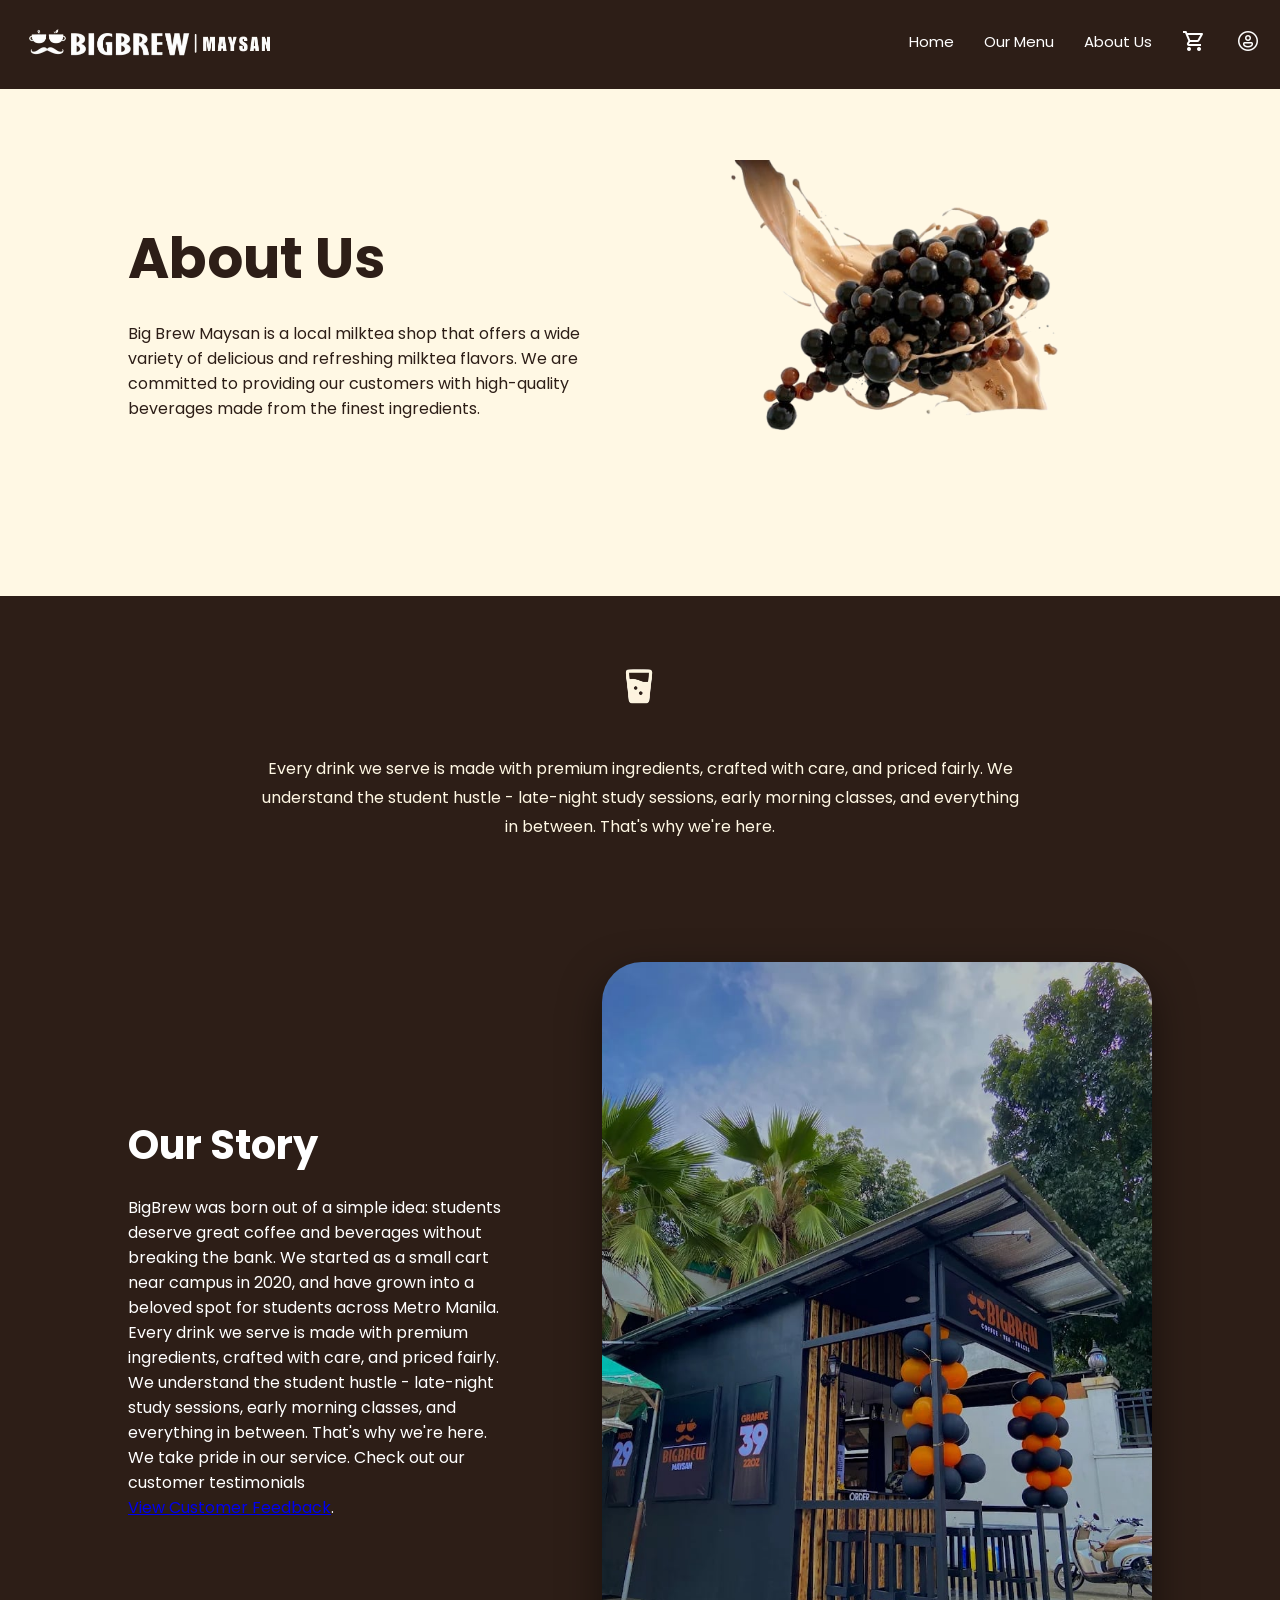
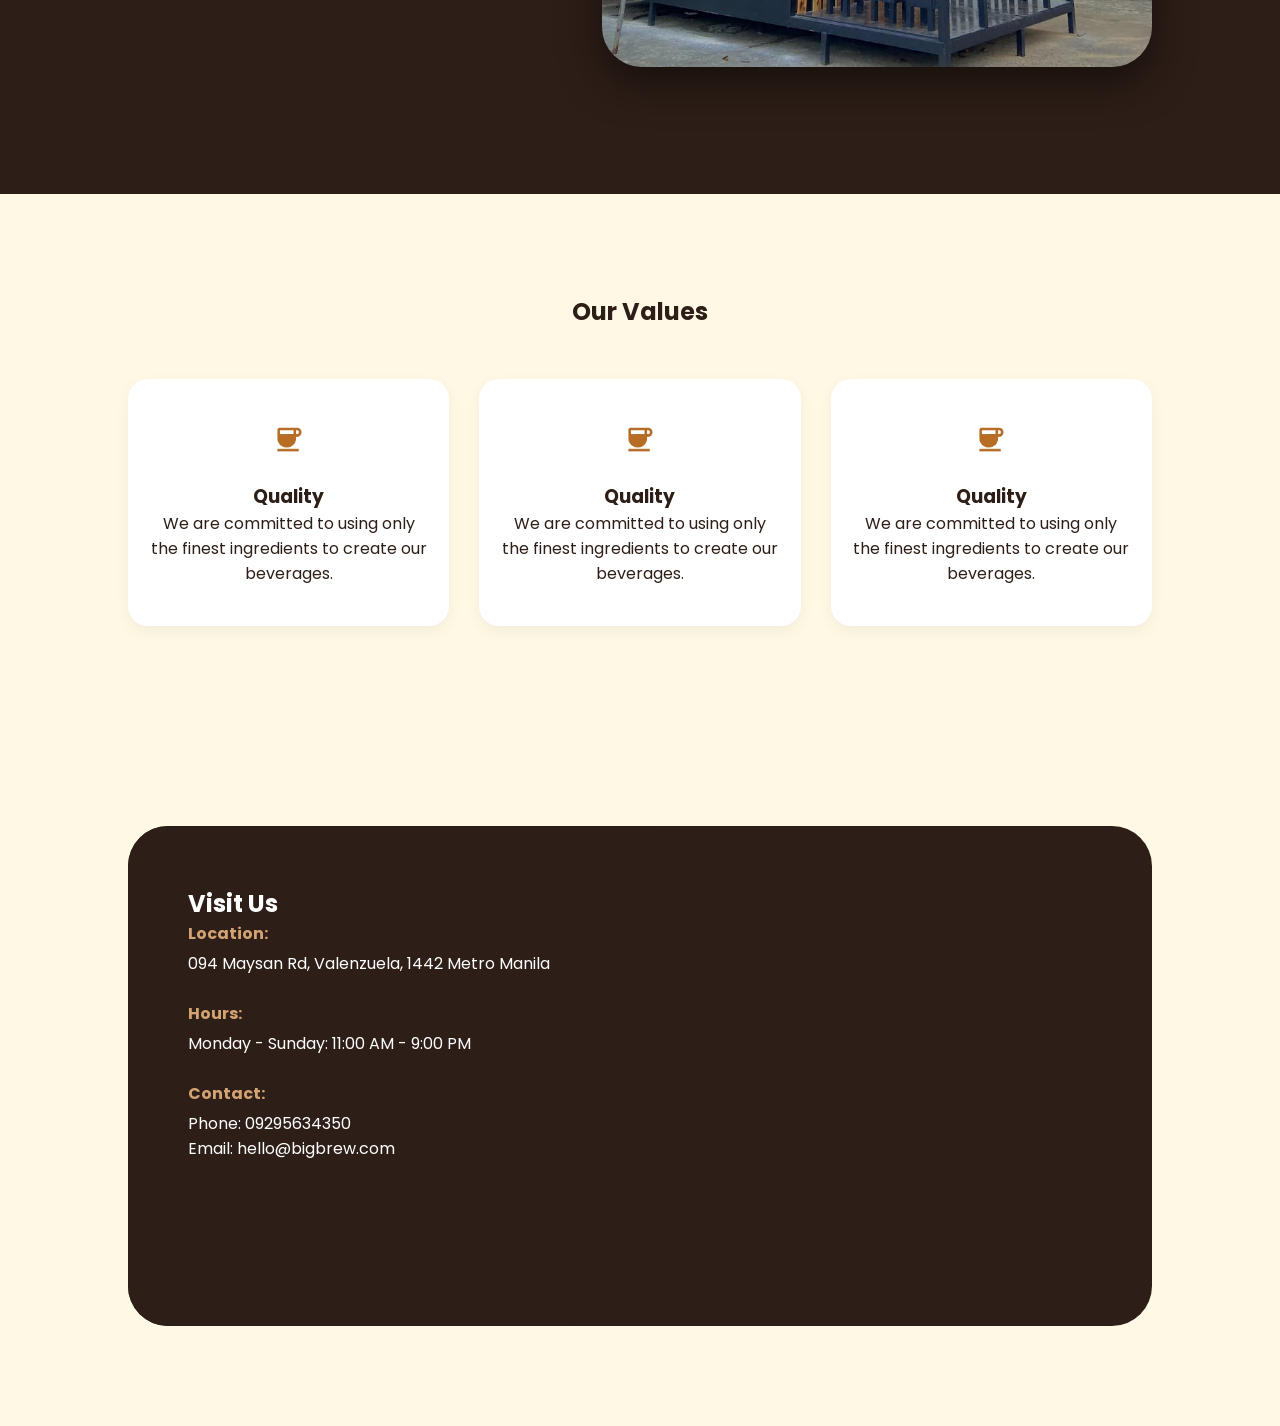
==== about.html @ 0a541c2e "home done" ====
<!DOCTYPE html>
<html lang="en">
<head>
    <meta charset="UTF-8">
    <meta name="viewport" content="width=device-width, initial-scale=1.0">
    <meta name="description" content="Big Brew Maysan - Big in Taste, Bit in Price. ">
    <meta name="keywords" content="BigBrew Maysan, Maysan, Online Order, Milktea">
    <meta name="author" content="Allyana Flores, Karen Ortiz">
    <title>BigBrew | About Us</title>    
    <link rel="stylesheet" href="global.css">
    <link rel="stylesheet" href="main.css">
    <link rel="shortcut icon" href="assets/logo/logo-black.png" type="image/x-icon">
    <link rel="stylesheet" href="https://fonts.googleapis.com/css2?family=Poppins:wght@300;400;500;600;700&display=swap">
    <link rel="stylesheet" href="https://cdnjs.cloudflare.com/ajax/libs/font-awesome/6.0.0/css/all.min.css">
</head>
<body>
  <!-- NAV BAR -->
    <header>
        <nav class="navbar">
            <div class="navlogo">
                <a href="index.html">
                    <img src="assets/logo/bb-maysan-logo-1.png" alt="">
                </a>
            </div>
            <div class="nav-links" id="navlinks">
                <ul>
                <li><a href="index.html">Home</a></li>
                <li><a href="menu.html">Our Menu</a></li>
                <li><a href="about.html">About Us</a></li>
                <li><a href="cart.html"> <img src="assets/icons/icons8-cart-24.png" alt=""></a></li>
                <li><a href="account.html"> <img src="assets/icons/icons8-profile-24.png" alt=""></a></li>
                </ul>
            </div>

            <div class="hamburger" id="hamburger">
                <span></span>
                <span></span>
                <span></span>
            </div>
        </nav>
    </header>
    <section class="about-container">
    <div class="about-hero-wrapper">
        <div class="about-hero">
            <div class="about-text">
                <h1>About Us</h1>
                <p>Big Brew Maysan is a local milktea shop that offers a wide variety of delicious and refreshing milktea flavors. We are committed to providing our customers with high-quality beverages made from the finest ingredients.</p>
            </div>
            <div class="about-img">
                <img src="assets/pictures/about-hero.png" alt="Hero Image">
            </div>
        </div>
        <div class="hero-wave"></div>
    </div>
    
        <div class="about-intro">
            <img src="assets/icons/whitecup.png" alt="Cup Icon" class="splash-img">
            <p>Every drink we serve is made with premium ingredients, crafted with care, and priced fairly. We understand the student hustle - late-night study sessions, early morning classes, and everything in between. That's why we're here.</p>
        </div>

        <div class="our-story-bg">
            <div class="our-story">
                <div class="story-content">
                    <h2>Our Story</h2>
                    <p>BigBrew was born out of a simple idea: students deserve great coffee and beverages without breaking the bank. We started as a small cart near campus in 2020, and have grown into a beloved spot for students across Metro Manila. </p>
                    <p>Every drink we serve is made with premium ingredients, crafted with care, and priced fairly. We understand the student hustle - late-night study sessions, early morning classes, and everything in between. That's why we're here.</p>
                    <p>We take pride in our service. Check out our customer testimonials</p>
                    <a href="#" class="testimonial-link">View Customer Feedback</a>.

    
                </div>
                <div class="story-img">
                    <img src="assets/pictures/store-pic.jpg" alt="Store Picture">
                </div>
            </div>
        </div>         
    </section>

    <section class="values-section">
        <h2>Our Values</h2>
        <div class="values-grid">
            <div class="value-card">
                <img src="assets/icons/cup-brown.png" alt="Quality" class="value-img"> 
                <h3>Quality</h3>
                <p>We are committed to using only the finest ingredients to create our beverages.</p>
            </div>
            <div class="value-card">
                <img src="assets/icons/cup-brown.png" alt="Quality" class="value-img"> 
                <h3>Quality</h3>
                <p>We are committed to using only the finest ingredients to create our beverages.</p>
            </div>
            <div class="value-card">
                <img src="assets/icons/cup-brown.png" alt="Quality" class="value-img"> 
                <h3>Quality</h3>
                <p>We are committed to using only the finest ingredients to create our beverages.</p>
            </div>
        </div>
    </section>

    <section class="visit-section">
        <div class="visit-card">
            <div class="visit-info">
                <h2>Visit Us</h2>
                <div class="info-item">
                    <strong>Location:</strong>
                    <p>094 Maysan Rd, Valenzuela, 1442 Metro Manila</p>
                </div>
                <div class="info-item">
                    <strong>Hours:</strong>
                    <p>Monday - Sunday: 11:00 AM - 9:00 PM</p>
                </div>
                <div class="info-item">
                    <strong>Contact:</strong>
                    <p>Phone: 09295634350</p>
                    <p>Email: hello@bigbrew.com</p>
                </div>
            </div>
            <div class="visit-map">
               <iframe src="https://www.google.com/maps/embed?pb=!1m18!1m12!1m3!1d3859.240328976261!2d120.9787144!3d14.698996700000011!2m3!1f0!2f0!3f0!3m2!1i1024!2i768!4f13.1!3m3!1m2!1s0x3397b3cbaf548f27%3A0x20ea39cbcb8d1541!2sBigBrew%20Maysan!5e0!3m2!1sen!2sph!4v1775818301964!5m2!1sen!2sph" width="600" height="450" style="border:0;" allowfullscreen="" loading="lazy" referrerpolicy="no-referrer-when-downgrade"></iframe>
        </div>
    </section>
<script src="global.js"></script>
</body>
</html>
---- global.css ----
:root {
 --dark-color: #2D1E17;
 --light-color: #FFF8E4;
 --pop-color: #B86D25;
 /* we also use black and white */
}
* {
    margin: 0;
    padding: 0;
    box-sizing: border-box;
}
html {
  scroll-behavior: smooth;
}
body {
    margin-top: 80px;
    color: white;
    font-family: 'Poppins', sans-serif;
}

/* navbar */

.navbar {

    display: flex;
    justify-content: space-between;
    align-items: center;
    padding: 10px 20px;
    position: fixed;
    top: 0;
    left: 0;
    width: 100%;
    background-color: var(--dark-color);
    z-index: 1000;
}
.navlogo img{
    width: 280px;
    height: auto;
    margin-top: 10px;
}
.navbar ul{
    display: flex;
}
.navbar li {
    padding-left: 30px;
    list-style: none;
}
.nav-links {
    display: flex;
    gap: 10px;
}
.nav-links li a {
    color: white;
    text-decoration: none;
    font-size: 15px;
    font-family: 'Poppins', sans-serif;
    transition: 0.5s;
}
nav a:hover {
  text-decoration: underline;
  text-decoration-color: var(--pop-color);
}
.hamburger {
    display: none;
    flex-direction: column;
    gap: 5px;
    cursor: pointer;
}
.hamburger span{
    width: 28px;
    height: 3px;
    background-color: white;
    border-radius: 3px;
}
@media (max-width: 700px) {
    .hamburger {
        display: flex;
    }
    .nav-links {
        position: absolute;
        top: 100%;
        left: 0;
        right: 0;
        flex-direction: row;
        background-color: var(--dark-color);
        padding: 15px 0;
        gap: 20px;
        display: none;
    }
    .nav-links.active {
        display: flex;
    }
}




/* FOOTER */
.main-footer {
  background-color:var(--dark-color);
  padding: 60px 10% 20px 10%;
  font-family: 'Poppins', sans-serif;
}

.footer-container {
  display: flex;
  justify-content: space-between;
  flex-wrap: wrap;
  gap: 40px;
  margin-bottom: 40px;
}
.footer-logo img {
    width:280px;
    height:auto;
    margin-bottom:15px;
    margin-left: 0;
}

.footer-logo {
  display: flex;
  align-items: center;
  gap: 10px;
  margin-bottom: 15px;
}

.footer-brand h2 {
  font-weight: 800;
  letter-spacing: 1px;
  margin: 0;
}

.footer-brand p {
  font-size: 0.9rem;
  opacity: 0.7;
}

.footer-column {
    color: white;
}
.footer-brand p {
    color: white;
}
.footer-column h3 {
  font-size: 1.1rem;
  margin-bottom: 20px;
  font-weight: 600;
}

.footer-column ul {
  list-style: none;
  padding: 0;
  margin: 0;
}

.footer-column ul li {
  margin-bottom: 10px;
  font-size: 0.9rem;
  opacity: 0.8;
}
.footer-column ul li a:hover {
  color: #B86D25;
  text-decoration: underline;
  transition: 0.3s;
  
}
.footer-column a {
  color: white;
  text-decoration: none;
  transition: 0.3s;
}

.footer-column a:hover {
  opacity: 1;
  color: #f4ecde;
}


.links-grid {
  display: flex;
  gap: 40px;
}


.social-icons {
  display: flex;
  gap: 15px;
  font-size: 1.5rem;
}

.social-icons a:hover {
  color:#B86D25;
  transition: 0.3s;
}
/* Bottom Bar */
.footer-bottom {
  border-top: 1px solid rgba(255, 255, 255, 0.1);
  padding-top: 20px;
  text-align: center;
}

.footer-bottom p {
  font-size: 0.85rem;
  opacity: 0.6;
  color: white;
}


@media (max-width: 768px) {
  .footer-container {
    flex-direction: column;
    text-align: center;
  }
  
  .footer-brand .footer-logo, 
  .links-grid, 
  .social-icons {
    justify-content: center;
  }
}
---- main.css ----
/* for home, about, account, review pages */


body {
    background-color: var(--light-color);
    color: var(--dark-color);
}

/* for home page */

.hero1 {
    display: flex;
    justify-content: space-between;
    align-items: center;
    min-height: 90vh;
    color: white;
    padding: 0 5%;
    background-image: url('assets/pictures/gradient11.jpg');
    background-size: cover;

    -webkit-mask-image: linear-gradient(
        to bottom,
        black 0%,
        black 40%,
        black 90%,
        transparent 100%
    );

    mask-image: linear-gradient(
        to bottom,
        black 0%,
        black 40%,
        black 90%,
        transparent 100%
    );

}
.hero1 img {
    width: 550px;
    height: auto;
    margin-top: 1.5rem;
}
.hero1-text {
    max-width: 520px;
    margin-left: 2rem;
    justify-items: center;
}  
.hero1-text h1 {
    font-size: 3.5rem;
    margin-bottom: 1rem;
} 
.hero1-text p {
    margin-bottom: 2rem;
}
.hero1 button {
    background-color: var(--pop-color);
    padding: 0.5rem 1rem;
    border-radius: 20px;
    cursor: pointer;
    border: none;
}
.hero1 button a {
    text-decoration: none;
    color: white;
}

.best-seller, .how-to-order{
    padding: 5%;
    background-color: var(--light-color);
}
.best-seller h2 {
    text-align: center;
    font-size: 2.5rem;
}
.best-seller p {
    text-align: center;
    font-size: 1.2rem;
    margin-bottom: 3rem;
    padding: 1% 15%;
}
/* .product-list {
    display: flex;
    justify-content: space-between;
    align-items: center;
    gap: 5%;
} */
 .products {
    display: flex;
    justify-content: center;
    align-items: stretch;
    gap: 30px;
    flex-wrap: wrap;
    padding: 40px;
}
/* wait */
.arrow img {
    width: 90%;
    height: auto;
    cursor: pointer;
    /* border: red solid 1px; */
}
.arrow {
    display: flex;
    align-items: center;
}
/* wait */
/* CARD SYSTEM */
.card {
    width: 20%;
    min-width: 250px; /* Prevents cards from getting too skinny */
    min-height: 250px;
}

.card-inner {
    position: relative;
    width: 100%;
    height: 320px; /* Increased height to accommodate larger images */
    transition: transform 0.6s;
    transform-style: preserve-3d;
}

.card.flip .card-inner {
    transform: rotateY(180deg);
}

.card-front,
.card-back {
    position: absolute;
    width: 100%;
    height: 100%;
    border-radius: 90px 90px 20px 20px; 
    background: white;
    backface-visibility: hidden;
    display: flex;
    flex-direction: column;
    align-items: center;
    justify-content: center;
    box-shadow: 0 4px 10px rgba(0,0,0,0.1);
}
.card-front img {
    width: 85%;           /* Increased width to fill card */
    max-height: 210px;    /* Increased max height */
    height: auto;
    object-fit: contain;
    margin-top: -20px;    /* Pulls image up into the rounded area */
    margin-bottom: 10px;  /* Tight gap to the text */
}

.card-back {
    background: #4a2c1f;
    color: white;
    transform: rotateY(180deg);
    padding: 20px;
    text-align: center;
}

/* BUTTONS */

.flip-btn {
    position: absolute;
    top: 30px;
    right: 50px;
    border: none;
    border-radius: 50%;
    width: 30px;
    height: 30px;
    cursor: pointer;
}

@media (max-width: 700px) {
    .hero1 {
        flex-direction: column;
        text-align: center;
    }
    .hero1 img {
        width: 100%;
        max-width: 400px;
        margin-bottom: 2rem;
    }
    .hero1-text {
        margin-left: 0;
    }
    .product-list {
        flex-direction: column;
    }
    .product-card {
        width: 80%;
        margin-bottom: 2rem;
    }
    .arrow {
        display: none;
    }
}
.explore-btn a {
    text-decoration: none;
    color: white;
}
.explore-btn {
    display: flex;
    justify-content: center;
    margin-top: 2rem;
}
.explore-btn button{
    background-color: var(--pop-color);
    padding: 0.5rem 1rem;
    border-radius: 20px;
    cursor: pointer;
    border: none;
}


.how-to-order {
    padding: 5%;
    display: flex;
    flex-direction: column;
    align-items: center;
}
.how-to-order p {
    text-align: center;
    font-size: 1.2rem;
    margin-bottom: 2rem;
    padding: 0 15%;
}
.how-to-order h2 {
    font-size: 2.5rem;
    margin-bottom: 1rem;
}
.order-steps {
    width: 70%;
}
.step {
    background-color: var(--pop-color);
    margin: 0 5%;
    border-radius: 20px;
    box-shadow: 0 4px 8px rgba(0, 0, 0, 0.1);
}
.step-close {
    display: flex;
    justify-content: space-between;
    /* border: red solid 1px; */
    align-items: center;
    padding-right: 2rem;
    margin: 1.5rem 0 ;
}
.step-close .text {
    display: flex;
    justify-content: center;
    gap: 1rem;
    padding: 1rem 2rem;
    align-items: center;
    color: white;
}
.step-close img {
    width: 25px;
    height: 25px;
    cursor: pointer;
}
.step-open {
    max-height: 0;
    overflow: hidden;
    transition: max-height 0.3s ease;

    background-color: white;
    border-radius: 0 0 20px 20px;
}
.step-open p {
    text-align: left;
    padding: 2rem 2rem;
}
.step.active .step-open {
    max-height: 200px; /* adjust depende sa content */
}
.toggle-btn {
    width: 25px;
    height: 25px;
    cursor: pointer;

    transition: transform 0.3s ease;
}
.step.active .toggle-btn {
    transform: rotate(135deg);
}
/* .step-inner {
    display: flex;
    align-items: center;
    gap: 1rem;
    border: rgb(255, 0, 179) solid 1px;
} */
/* .text img {
    justify-content: flex-end;
} */
/* .step{
    display: flex;
    justify-content: space-between;
    align-items: center;

    margin-top: 1rem;
    background-color: var(--pop-color);
    padding: 1.5rem;
    border-radius: 20px;
    color: white;
    border: red solid 1px;
} */

/* specials section */
.specials {
    padding: 5%;
    display: flex;
    flex-direction: column;
    align-items: center;
    background-color: white;
}
.specials h2 {
    font-size: 2.5rem;
    margin-bottom: 1rem;
}
.specials p {
    text-align: center;
    font-size: 1.2rem;
    padding: 0 15%;
}
.special-list {
    /* border: red solid 1px; */
    width: 100%;
    padding: 0 5%;
}
.special-card {
    position: relative;
    width: 100%;
    height: auto;
    display: flex;
    justify-content: center;
    margin-top: 7rem;
    margin-bottom: 7rem;
}

/* shared box styles */
.box1, .box2 {
    width: 95%;
    height: 100%;
    border-radius: 20px;
    display: flex;
    justify-content: center;
    align-items: center;
    padding: 2.5rem;
    transition: all 0.4s ease;
}

/* text */
.box-text1, .box-text2 {
    color: black;
    max-width: 100%;
    padding: 5px;
}

/* headings */
.box-text1 h3,
.box-text2 h3 {
    font-size: 2rem;
    margin-bottom: 1rem;
}

/* alignment */
.box-text1 p {
    text-align: left;
}
.box-text1 p, .box-text2 p {
    padding: 0;
}
.box-text2 p,
.box-text2 h3 {
    text-align: right;
}

/* buttons */
.box-text1 button,
.box-text2 button {
    padding: 0.5rem;
    width: 120px;
    border: none;
    background-color: var(--pop-color);
    border-radius: 20px;
}

/* button container */
.box-text1 div {
    display: flex;
    justify-content: flex-start;
    margin-top: 1rem;
}

.box-text2 div {
    display: flex;
    justify-content: flex-end;
    margin-top: 1rem;
}

/* links */
.box-text1 a,
.box-text2 a {
    text-decoration: none;
    color: white;
    
}

/* image */
.special-card img {
    max-width: 20%;
    height: auto;
    border-radius: 20px;
    margin-top: -15%;
    margin-bottom: -15%;
}

/* hover effects */
.box1:hover {
    background-color: #7A7D24;
}

.box2:hover {
    background-color: #F7BFBF;
}

/* text color change on hover */
.box2:hover .box-text2 {
    color: white;
}
/* end of home page */

/*-------------------------------ABOUT PAGEEE-----------------------*/

/* hero section */
.about-hero-wrapper {
    background-color: var(--light-color);
    position: relative;
    overflow: hidden;
}
.about-hero {
    display: flex;
    align-items: center;
    padding: 80px 10% 120px 10%;
    gap: 40px;
    background-color:var(--light-color);
}
.about-text {
    flex:1;
}
.about-text h1 {
    font-size: 3.5rem;
    margin-bottom: 20px;
    color: var(--dark-color);
}
.about-img {
    flex: 1;
}
.about-img img {
    width: 100%;
    max-width: 500px;
    height: auto;
}
/* INTRO */
.about-intro {
    text-align: center;
    padding: 60px 20%;
    background-color: var(--dark-color);
}
.about-intro p {
    color: var(--light-color);
    line-height: 1.8;
    max-width: 800px;
    margin: 0 auto;
}
.splash-img {
    width: 60px;
    height: auto;
    margin-bottom:25px;
}
.our-story-bg {
    background-color: var(--dark-color);
    color:white;
    padding: 120px 10%;
    margin-top: -60px;
}
.our-story {
    display: flex;
    align-items: center;
    gap: 80px;
}
.story-content h2 {
    font-size: 2.5rem;
    margin-bottom: 20px;
}
.story-content {
    flex: 1
}

.story-img img {
    width: 100%;
    max-width: 550px;
    border-radius: 40px;
    box-shadow: 0 15px 40px rgba(0,0,0,0.5);
}
/* --- VALUES --- */
.values-section {
    padding: 100px 10%;
    text-align: center;
    background-color: var(--light-color);
}

.values-grid {
    display: flex;
    gap: 30px;
    margin-top: 50px;
}

.value-card {
    background: white;
    padding: 40px 20px;
    border-radius: 20px;
    flex: 1;
    box-shadow: 0 5px 15px rgba(0,0,0,0.05);
}

.value-img {
    width: 50px;
    margin-bottom: 15px;
}

/* --- VISIT US & MAP CURVE --- */
.visit-section {
    padding: 100px 10%;
    background-color: var(--light-color);
}

.visit-card {
    display: flex;
    background: var(--dark-color);
    border-radius: 40px;
    overflow: hidden;
    color: white;
    min-height: 500px;
}

.visit-info {
    flex: 1;
    padding: 60px;
    background: var(--dark-color);
   
    clip-path: polygon(0 0, 100% 0, 85% 100%, 0% 100%);
    z-index: 2;
}

.info-item {
    margin-bottom: 25px;
}

.info-item strong {
    color: #d4a373;
    display: block;
    margin-bottom: 5px;
}

.visit-map {
    flex: 1.5;
    margin-left: -10%; 
}

.visit-map iframe {
    width: 100%;
    height: 100%;
    border: none;
}

@media(max-width: 700px) {
    .about-hero {
        flex-direction: column;
        text-align: center;
    }
    .about-img img {
        max-width: 100%;
    }
    .our-story {
        flex-direction: column;
        text-align: center;
    }
    .story-img img {
        max-width: 100%;
    }
    .values-grid {
        flex-direction: column;
    }
    .visit-card {
        flex-direction: column;
    }
    .visit-info {
        clip-path: none;
        padding: 40px 20px;
    }
    .visit-map {
        margin-left: 0;
        height: 300px;
    }
}

/* ---------------------END OF ABOUT PAGE --------------------- */
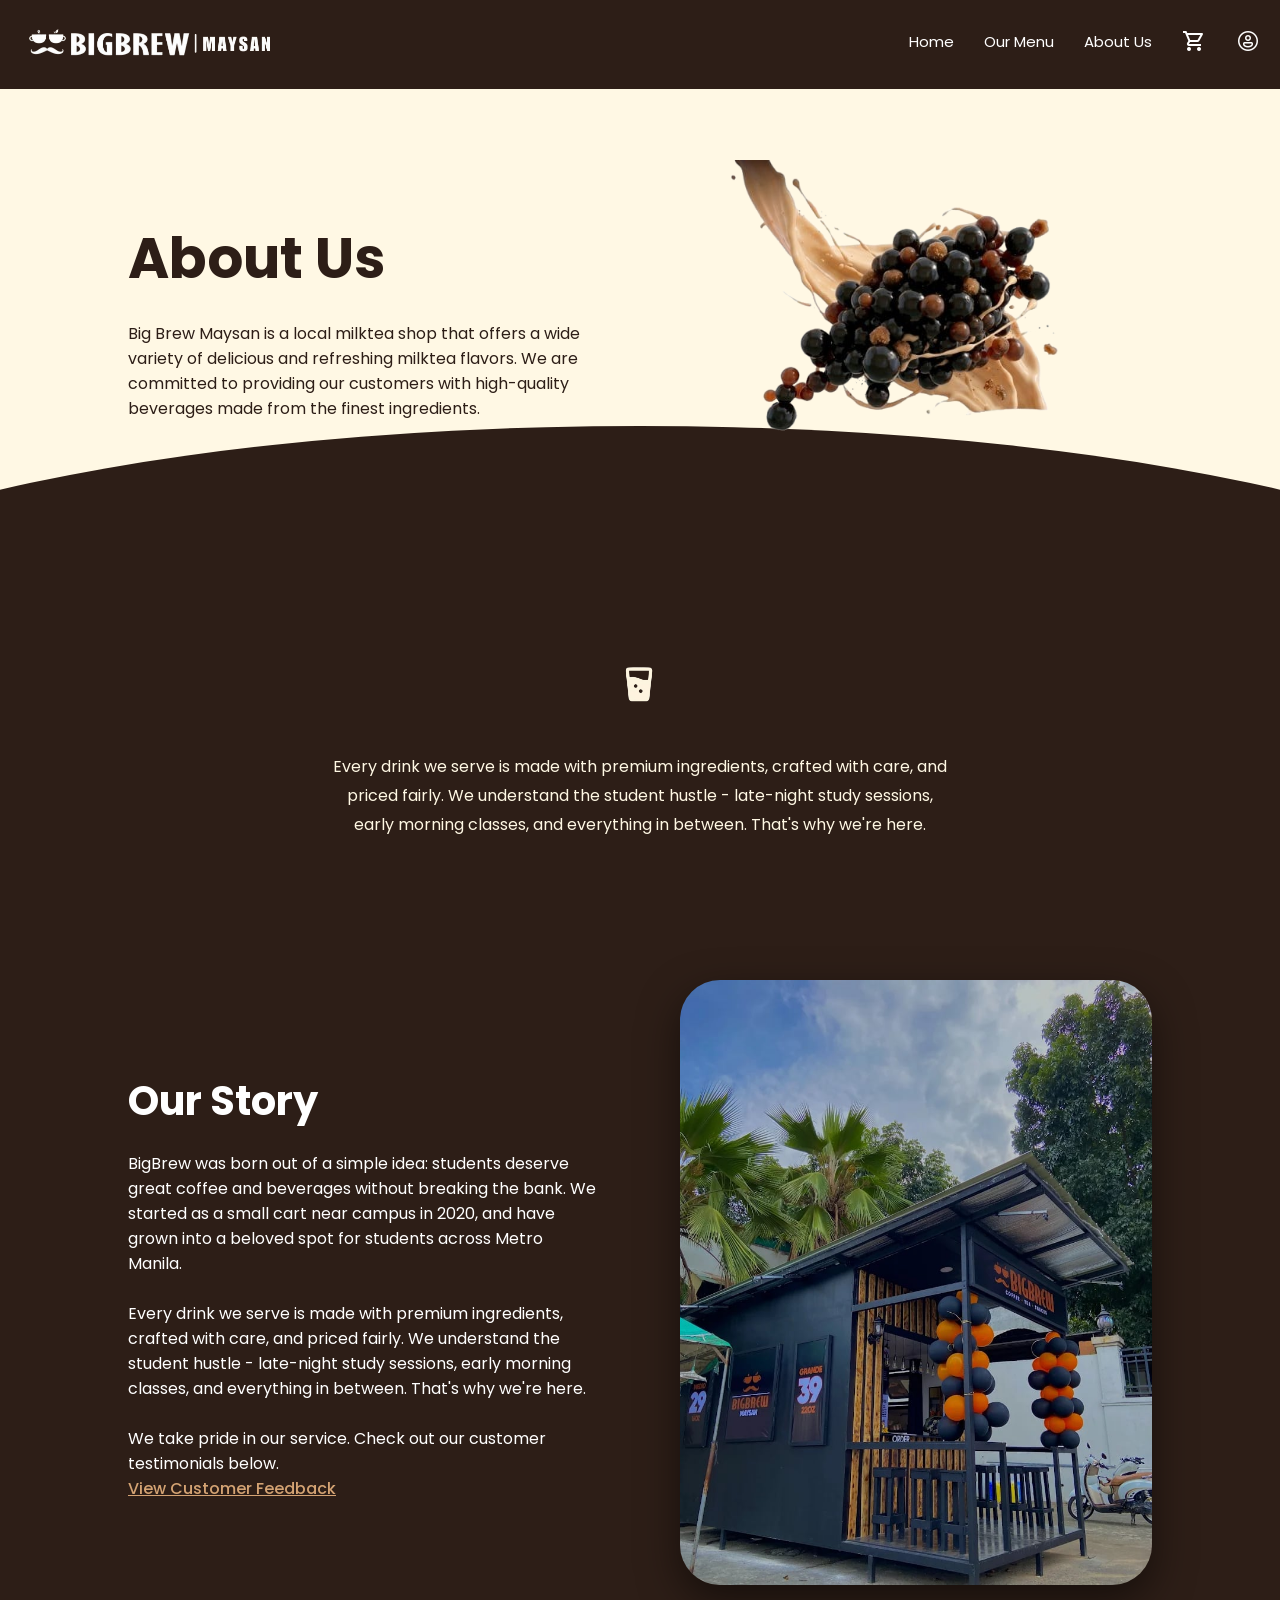
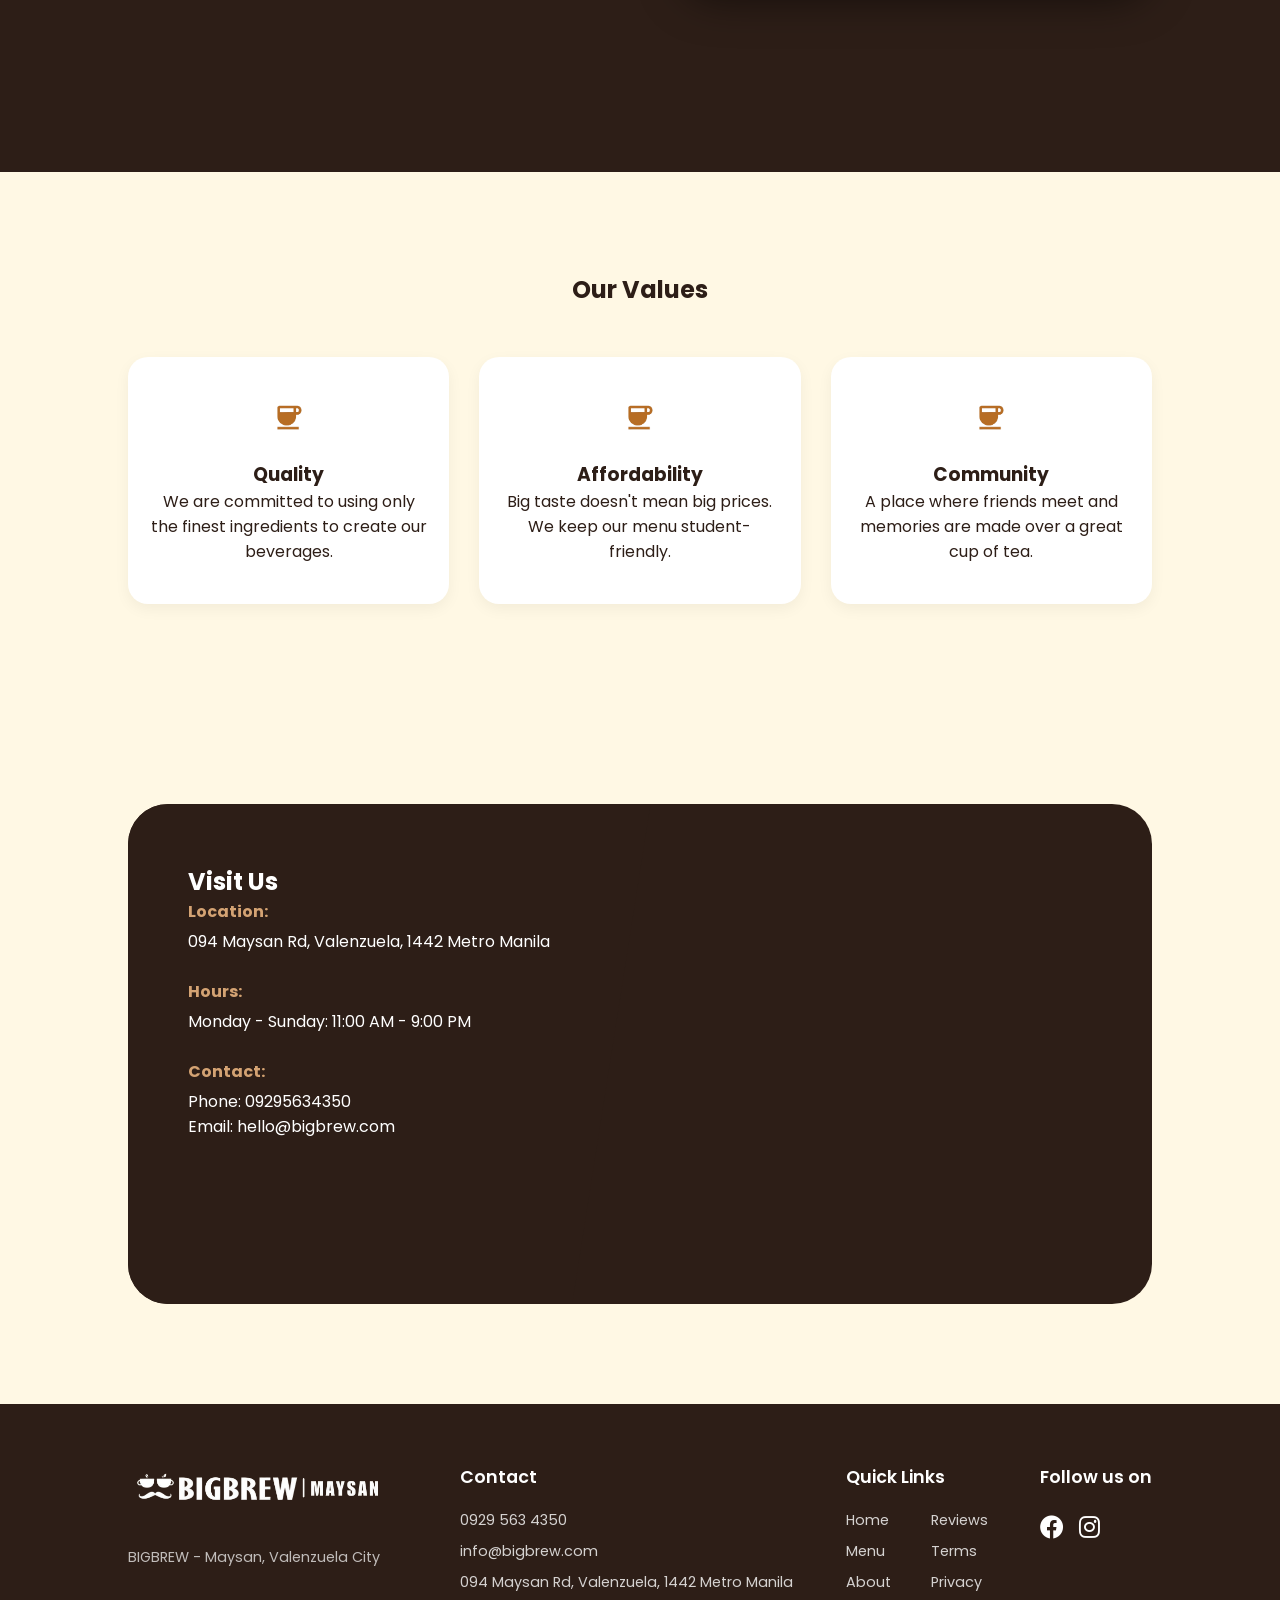
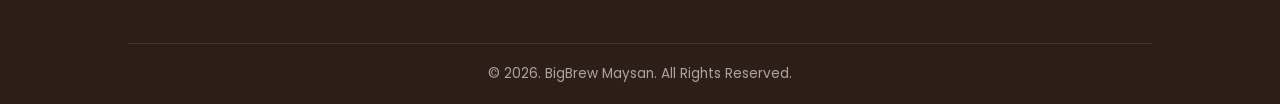
==== commit dc24589d: "8:54PM | ABOUT PAGE" ====
--- a/about.html
+++ b/about.html
@@ -1,124 +1,265 @@
-<!DOCTYPE html>
+<!doctype html>
 <html lang="en">
-<head>
-    <meta charset="UTF-8">
-    <meta name="viewport" content="width=device-width, initial-scale=1.0">
-    <meta name="description" content="Big Brew Maysan - Big in Taste, Bit in Price. ">
-    <meta name="keywords" content="BigBrew Maysan, Maysan, Online Order, Milktea">
-    <meta name="author" content="Allyana Flores, Karen Ortiz">
-    <title>BigBrew | About Us</title>    
-    <link rel="stylesheet" href="global.css">
-    <link rel="stylesheet" href="main.css">
-    <link rel="shortcut icon" href="assets/logo/logo-black.png" type="image/x-icon">
-    <link rel="stylesheet" href="https://fonts.googleapis.com/css2?family=Poppins:wght@300;400;500;600;700&display=swap">
-    <link rel="stylesheet" href="https://cdnjs.cloudflare.com/ajax/libs/font-awesome/6.0.0/css/all.min.css">
-</head>
-<body>
-  <!-- NAV BAR -->
+  <head>
+    <meta charset="UTF-8" />
+    <meta name="viewport" content="width=device-width, initial-scale=1.0" />
+    <meta
+      name="description"
+      content="Big Brew Maysan - Big in Taste, Big in Price."
+    />
+    <meta
+      name="keywords"
+      content="BigBrew Maysan, Maysan, Online Order, Milktea"
+    />
+    <meta name="author" content="Allyana Flores, Karen Ortiz" />
+    <title>BigBrew | About Us</title>
+    <link rel="stylesheet" href="global.css" />
+    <link rel="stylesheet" href="main.css" />
+    <link
+      rel="shortcut icon"
+      href="assets/logo/logo-black.png"
+      type="image/x-icon"
+    />
+    <link
+      rel="stylesheet"
+      href="https://fonts.googleapis.com/css2?family=Poppins:wght@300;400;500;600;700&display=swap"
+    />
+    <link
+      rel="stylesheet"
+      href="https://cdnjs.cloudflare.com/ajax/libs/font-awesome/6.0.0/css/all.min.css"
+    />
+  </head>
+  <body>
     <header>
-        <nav class="navbar">
-            <div class="navlogo">
-                <a href="index.html">
-                    <img src="assets/logo/bb-maysan-logo-1.png" alt="">
-                </a>
+      <nav class="navbar">
+        <div class="navlogo">
+          <a href="index.html">
+            <img src="assets/logo/bb-maysan-logo-1.png" alt="BigBrew Logo" />
+          </a>
+        </div>
+        <div class="nav-links" id="navlinks">
+          <ul>
+            <li><a href="index.html">Home</a></li>
+            <li><a href="menu.html">Our Menu</a></li>
+            <li><a href="about.html">About Us</a></li>
+            <li>
+              <a href="cart.html"
+                ><img src="assets/icons/icons8-cart-24.png" alt="Cart"
+              /></a>
+            </li>
+            <li>
+              <a href="account.html"
+                ><img src="assets/icons/icons8-profile-24.png" alt="Profile"
+              /></a>
+            </li>
+          </ul>
+        </div>
+        <div class="hamburger" id="hamburger">
+          <span></span>
+          <span></span>
+          <span></span>
+        </div>
+      </nav>
+    </header>
+
+    <section class="about-container">
+      <div class="about-hero-wrapper">
+        <div class="about-hero">
+          <div class="about-text">
+            <h1>About Us</h1>
+            <p>
+              Big Brew Maysan is a local milktea shop that offers a wide variety
+              of delicious and refreshing milktea flavors. We are committed to
+              providing our customers with high-quality beverages made from the
+              finest ingredients.
+            </p>
+          </div>
+          <div class="about-img">
+            <img src="assets/pictures/about-hero.png" alt="Big Brew Drinks" />
+          </div>
+        </div>
+        <div class="hero-wave"></div>
+      </div>
+
+      <div class="dark-content-area">
+        <div class="about-intro">
+          <img
+            src="assets/icons/whitecup.png"
+            alt="Cup Icon"
+            class="intro-glass-icon"
+          />
+          <p>
+            Every drink we serve is made with premium ingredients, crafted with
+            care, and priced fairly. We understand the student hustle -
+            late-night study sessions, early morning classes, and everything in
+            between. That's why we're here.
+          </p>
+        </div>
+
+        <div class="our-story-bg">
+          <div class="our-story">
+            <div class="story-content">
+              <h2>Our Story</h2>
+              <p>
+                BigBrew was born out of a simple idea: students deserve great
+                coffee and beverages without breaking the bank. We started as a
+                small cart near campus in 2020, and have grown into a beloved
+                spot for students across Metro Manila.
+              </p>
+              <br />
+              <p>
+                Every drink we serve is made with premium ingredients, crafted
+                with care, and priced fairly. We understand the student hustle -
+                late-night study sessions, early morning classes, and everything
+                in between. That's why we're here.
+              </p>
+              <br />
+              <p>
+                We take pride in our service. Check out our customer
+                testimonials below.
+              </p>
+              <a href="reviews.html" class="testimonial-link"
+                >View Customer Feedback</a
+              >
             </div>
-            <div class="nav-links" id="navlinks">
-                <ul>
-                <li><a href="index.html">Home</a></li>
-                <li><a href="menu.html">Our Menu</a></li>
-                <li><a href="about.html">About Us</a></li>
-                <li><a href="cart.html"> <img src="assets/icons/icons8-cart-24.png" alt=""></a></li>
-                <li><a href="account.html"> <img src="assets/icons/icons8-profile-24.png" alt=""></a></li>
-                </ul>
+            <div class="story-img">
+              <img src="assets/pictures/store-pic.jpg" alt="Our Store" />
             </div>
-
-            <div class="hamburger" id="hamburger">
-                <span></span>
-                <span></span>
-                <span></span>
-            </div>
-        </nav>
-    </header>
-    <section class="about-container">
-    <div class="about-hero-wrapper">
-        <div class="about-hero">
-            <div class="about-text">
-                <h1>About Us</h1>
-                <p>Big Brew Maysan is a local milktea shop that offers a wide variety of delicious and refreshing milktea flavors. We are committed to providing our customers with high-quality beverages made from the finest ingredients.</p>
-            </div>
-            <div class="about-img">
-                <img src="assets/pictures/about-hero.png" alt="Hero Image">
-            </div>
-        </div>
-        <div class="hero-wave"></div>
-    </div>
-    
-        <div class="about-intro">
-            <img src="assets/icons/whitecup.png" alt="Cup Icon" class="splash-img">
-            <p>Every drink we serve is made with premium ingredients, crafted with care, and priced fairly. We understand the student hustle - late-night study sessions, early morning classes, and everything in between. That's why we're here.</p>
-        </div>
-
-        <div class="our-story-bg">
-            <div class="our-story">
-                <div class="story-content">
-                    <h2>Our Story</h2>
-                    <p>BigBrew was born out of a simple idea: students deserve great coffee and beverages without breaking the bank. We started as a small cart near campus in 2020, and have grown into a beloved spot for students across Metro Manila. </p>
-                    <p>Every drink we serve is made with premium ingredients, crafted with care, and priced fairly. We understand the student hustle - late-night study sessions, early morning classes, and everything in between. That's why we're here.</p>
-                    <p>We take pride in our service. Check out our customer testimonials</p>
-                    <a href="#" class="testimonial-link">View Customer Feedback</a>.
-
-    
-                </div>
-                <div class="story-img">
-                    <img src="assets/pictures/store-pic.jpg" alt="Store Picture">
-                </div>
-            </div>
-        </div>         
+          </div>
+        </div>
+      </div>
     </section>
 
     <section class="values-section">
-        <h2>Our Values</h2>
-        <div class="values-grid">
-            <div class="value-card">
-                <img src="assets/icons/cup-brown.png" alt="Quality" class="value-img"> 
-                <h3>Quality</h3>
-                <p>We are committed to using only the finest ingredients to create our beverages.</p>
-            </div>
-            <div class="value-card">
-                <img src="assets/icons/cup-brown.png" alt="Quality" class="value-img"> 
-                <h3>Quality</h3>
-                <p>We are committed to using only the finest ingredients to create our beverages.</p>
-            </div>
-            <div class="value-card">
-                <img src="assets/icons/cup-brown.png" alt="Quality" class="value-img"> 
-                <h3>Quality</h3>
-                <p>We are committed to using only the finest ingredients to create our beverages.</p>
-            </div>
-        </div>
+      <h2>Our Values</h2>
+      <div class="values-grid">
+        <div class="value-card">
+          <img
+            src="assets/icons/cup-brown.png"
+            alt="Quality"
+            class="value-img"
+          />
+          <h3>Quality</h3>
+          <p>
+            We are committed to using only the finest ingredients to create our
+            beverages.
+          </p>
+        </div>
+        <div class="value-card">
+          <img
+            src="assets/icons/cup-brown.png"
+            alt="Affordability"
+            class="value-img"
+          />
+          <h3>Affordability</h3>
+          <p>
+            Big taste doesn't mean big prices. We keep our menu
+            student-friendly.
+          </p>
+        </div>
+        <div class="value-card">
+          <img
+            src="assets/icons/cup-brown.png"
+            alt="Community"
+            class="value-img"
+          />
+          <h3>Community</h3>
+          <p>
+            A place where friends meet and memories are made over a great cup of
+            tea.
+          </p>
+        </div>
+      </div>
     </section>
 
     <section class="visit-section">
-        <div class="visit-card">
-            <div class="visit-info">
-                <h2>Visit Us</h2>
-                <div class="info-item">
-                    <strong>Location:</strong>
-                    <p>094 Maysan Rd, Valenzuela, 1442 Metro Manila</p>
-                </div>
-                <div class="info-item">
-                    <strong>Hours:</strong>
-                    <p>Monday - Sunday: 11:00 AM - 9:00 PM</p>
-                </div>
-                <div class="info-item">
-                    <strong>Contact:</strong>
-                    <p>Phone: 09295634350</p>
-                    <p>Email: hello@bigbrew.com</p>
-                </div>
-            </div>
-            <div class="visit-map">
-               <iframe src="https://www.google.com/maps/embed?pb=!1m18!1m12!1m3!1d3859.240328976261!2d120.9787144!3d14.698996700000011!2m3!1f0!2f0!3f0!3m2!1i1024!2i768!4f13.1!3m3!1m2!1s0x3397b3cbaf548f27%3A0x20ea39cbcb8d1541!2sBigBrew%20Maysan!5e0!3m2!1sen!2sph!4v1775818301964!5m2!1sen!2sph" width="600" height="450" style="border:0;" allowfullscreen="" loading="lazy" referrerpolicy="no-referrer-when-downgrade"></iframe>
-        </div>
+      <div class="visit-card">
+        <div class="visit-info">
+          <h2>Visit Us</h2>
+          <div class="info-item">
+            <strong>Location:</strong>
+            <p>094 Maysan Rd, Valenzuela, 1442 Metro Manila</p>
+          </div>
+          <div class="info-item">
+            <strong>Hours:</strong>
+            <p>Monday - Sunday: 11:00 AM - 9:00 PM</p>
+          </div>
+          <div class="info-item">
+            <strong>Contact:</strong>
+            <p>Phone: 09295634350</p>
+            <p>Email: hello@bigbrew.com</p>
+          </div>
+        </div>
+        <div class="visit-map">
+          <iframe
+            src="https://www.google.com/maps/embed?pb=!1m18!1m12!1m3!1d3859.240328976261!2d120.9787144!3d14.698996700000011!2m3!1f0!2f0!3f0!3m2!1i1024!2i768!4f13.1!3m3!1m2!1s0x3397b3cbaf548f27%3A0x20ea39cbcb8d1541!2sBigBrew%20Maysan!5e0!3m2!1sen!2sph!4v1775818301964!5m2!1sen!2sph"
+            width="600"
+            height="450"
+            style="border: 0"
+            allowfullscreen=""
+            loading="lazy"
+            referrerpolicy="no-referrer-when-downgrade"
+          ></iframe>
+        </div>
+      </div>
     </section>
-<script src="global.js"></script>
-</body>
-</html>+
+    <footer class="main-footer">
+      <div class="footer-container">
+        <div class="footer-brand">
+          <div class="footer-logo">
+            <img
+              src="assets/logo/bb-maysan-logo-1.png"
+              alt="Big Brew Maysan Logo"
+            />
+          </div>
+          <p>BIGBREW - Maysan, Valenzuela City</p>
+        </div>
+
+        <div class="footer-column">
+          <h3>Contact</h3>
+          <ul>
+            <li>0929 563 4350</li>
+            <li>info@bigbrew.com</li>
+            <li>094 Maysan Rd, Valenzuela, 1442 Metro Manila</li>
+          </ul>
+        </div>
+
+        <div class="footer-column">
+          <h3>Quick Links</h3>
+          <div class="links-grid">
+            <ul>
+              <li><a href="index.html">Home</a></li>
+              <li><a href="menu.html">Menu</a></li>
+              <li><a href="about.html">About</a></li>
+            </ul>
+            <ul>
+              <li><a href="reviews.html">Reviews</a></li>
+              <li><a href="terms.html">Terms</a></li>
+              <li><a href="privacy.html">Privacy</a></li>
+            </ul>
+          </div>
+        </div>
+
+        <div class="footer-column">
+          <h3>Follow us on</h3>
+          <div class="social-icons">
+            <a
+              href="https://www.facebook.com/p/BigBrew-Maysan-Rd-Valenzuela-100085267776562/"
+              ><i class="fab fa-facebook"></i
+            ></a>
+            <a href="https://www.instagram.com/bigbrew.maysan/"
+              ><i class="fab fa-instagram"></i
+            ></a>
+          </div>
+        </div>
+      </div>
+
+      <div class="footer-bottom">
+        <p>© 2026. BigBrew Maysan. All Rights Reserved.</p>
+      </div>
+    </footer>
+
+    <script src="global.js"></script>
+  </body>
+</html>
--- a/main.css
+++ b/main.css
@@ -427,71 +427,113 @@
 }
 /* end of home page */
 
-/*-------------------------------ABOUT PAGEEE-----------------------*/
-
-/* hero section */
+/*-------------------------------ABOUT PAGE-----------------------*/
+
+/* Hero section */
 .about-hero-wrapper {
     background-color: var(--light-color);
     position: relative;
-    overflow: hidden;
-}
+    padding-bottom: 0;
+    overflow: hidden; /* Prevent wave from causing horizontal scroll */
+}
+
 .about-hero {
     display: flex;
     align-items: center;
     padding: 80px 10% 120px 10%;
     gap: 40px;
-    background-color:var(--light-color);
-}
+    background-color: var(--light-color);
+}
+
 .about-text {
-    flex:1;
-}
+    flex: 1;
+    z-index: 5;
+}
+
 .about-text h1 {
     font-size: 3.5rem;
     margin-bottom: 20px;
     color: var(--dark-color);
 }
+
 .about-img {
     flex: 1;
-}
+    z-index: 5;
+}
+
 .about-img img {
     width: 100%;
-    max-width: 500px;
+    max-width: 600px;
     height: auto;
 }
-/* INTRO */
+
+.hero-wave {
+    background-color: var(--dark-color); 
+    height: 250px;
+    width: 150%; 
+    position: absolute;
+    bottom: -80px;
+    left: -25%; 
+    border-radius: 50% 50% 0 0 / 100% 100% 0 0;
+    z-index: 2;
+}
+
+/* INTRO & DARK CONTENT */
+.dark-content-area {
+    background-color: var(--dark-color);
+    color: white;
+    padding: 0 10% 100px 10%;
+    margin-top: -2px; /* Fixes pixel gap */
+}
+
 .about-intro {
     text-align: center;
     padding: 60px 20%;
     background-color: var(--dark-color);
 }
+
 .about-intro p {
     color: var(--light-color);
     line-height: 1.8;
     max-width: 800px;
     margin: 0 auto;
 }
-.splash-img {
+
+.intro-glass-icon {
     width: 60px;
     height: auto;
-    margin-bottom:25px;
-}
+    margin-bottom: 25px;
+}
+
 .our-story-bg {
     background-color: var(--dark-color);
-    color:white;
-    padding: 120px 10%;
-    margin-top: -60px;
-}
+    color: white;
+    padding: 80px 0;
+}
+
 .our-story {
     display: flex;
     align-items: center;
     gap: 80px;
 }
+
+.story-content {
+    flex: 1;
+}
+
 .story-content h2 {
     font-size: 2.5rem;
     margin-bottom: 20px;
 }
-.story-content {
-    flex: 1
+
+.testimonial-link {
+    color: #d4a373;
+    text-decoration: underline;
+    font-weight: 500;
+}
+
+.story-img {
+    flex: 1;
 }
 
 .story-img img {
@@ -500,6 +542,7 @@
     border-radius: 40px;
     box-shadow: 0 15px 40px rgba(0,0,0,0.5);
 }
+
 /* --- VALUES --- */
 .values-section {
     padding: 100px 10%;
@@ -519,6 +562,11 @@
     border-radius: 20px;
     flex: 1;
     box-shadow: 0 5px 15px rgba(0,0,0,0.05);
+    transition: transform 0.3s ease;
+}
+
+.value-card:hover {
+    transform: translateY(-10px);
 }
 
 .value-img {
@@ -526,7 +574,7 @@
     margin-bottom: 15px;
 }
 
-/* --- VISIT US & MAP CURVE --- */
+/* --- VISIT US & MAP --- */
 .visit-section {
     padding: 100px 10%;
     background-color: var(--light-color);
@@ -545,7 +593,6 @@
     flex: 1;
     padding: 60px;
     background: var(--dark-color);
-   
     clip-path: polygon(0 0, 100% 0, 85% 100%, 0% 100%);
     z-index: 2;
 }
@@ -571,35 +618,40 @@
     border: none;
 }
 
-@media(max-width: 700px) {
+/* --- RESPONSIVE --- */
+@media(max-width: 768px) {
     .about-hero {
         flex-direction: column;
         text-align: center;
-    }
-    .about-img img {
-        max-width: 100%;
-    }
+        padding-top: 40px;
+    }
+
+    .about-text h1 {
+        font-size: 2.5rem;
+    }
+
     .our-story {
         flex-direction: column;
         text-align: center;
-    }
-    .story-img img {
-        max-width: 100%;
-    }
+        gap: 40px;
+    }
+
     .values-grid {
         flex-direction: column;
     }
+
     .visit-card {
         flex-direction: column;
     }
+
     .visit-info {
         clip-path: none;
         padding: 40px 20px;
-    }
+        text-align: center;
+    }
+
     .visit-map {
         margin-left: 0;
         height: 300px;
     }
-}
-
-/* ---------------------END OF ABOUT PAGE --------------------- */+}
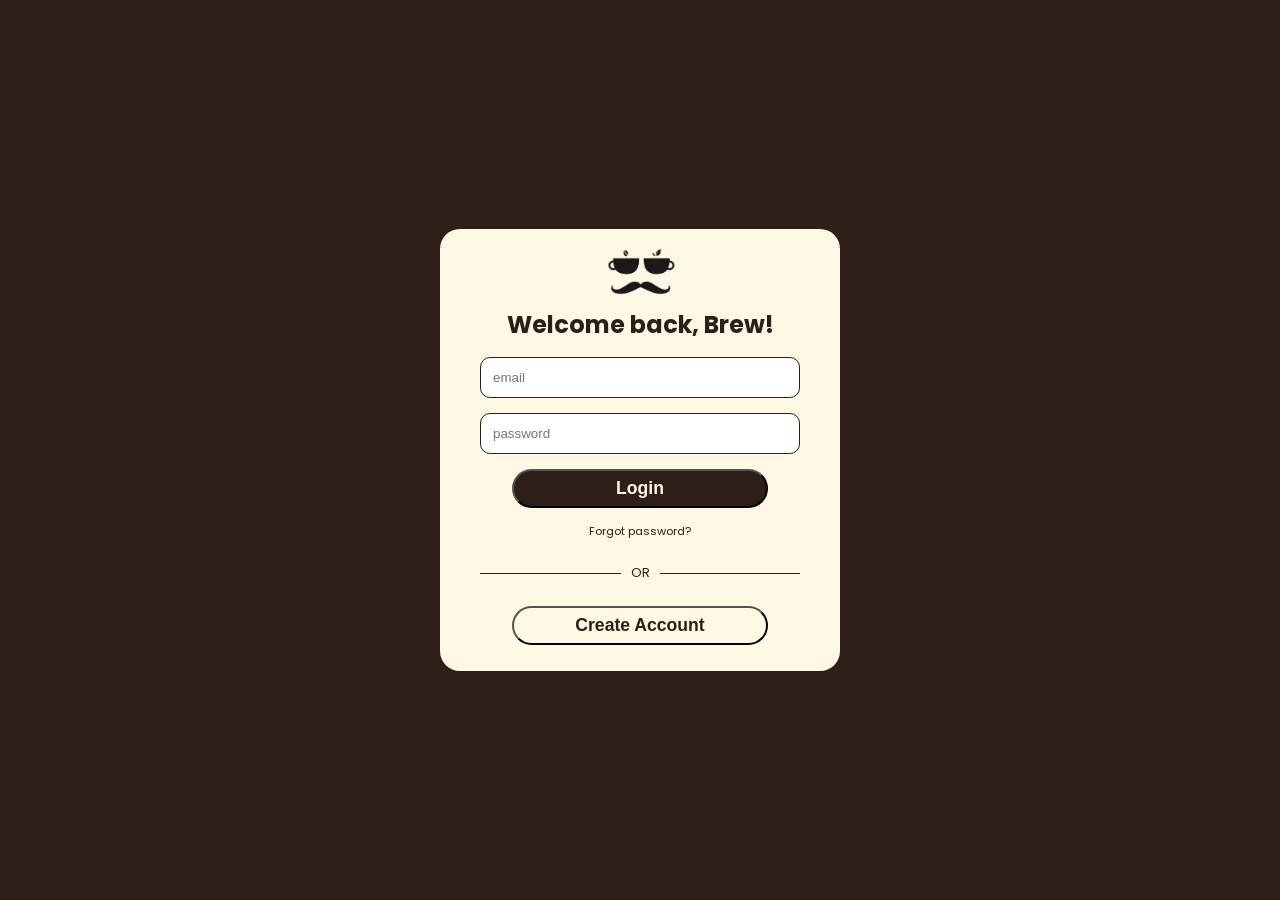
==== commit e263cd43: "css update" ====
--- a/about.html
+++ b/about.html
@@ -13,8 +13,8 @@
     />
     <meta name="author" content="Allyana Flores, Karen Ortiz" />
     <title>BigBrew | About Us</title>
-    <link rel="stylesheet" href="global.css" />
-    <link rel="stylesheet" href="main.css" />
+    <link rel="stylesheet" href="css/global.css" />
+    <link rel="stylesheet" href="css/main.css" />
     <link
       rel="shortcut icon"
       href="assets/logo/logo-black.png"
--- a/css/global.css
+++ b/css/global.css
@@ -0,0 +1,219 @@
+:root {
+ --dark-color: #2D1E17;
+ --light-color: #FFF8E4;
+ --pop-color: #B86D25;
+ /* we also use black and white */
+}
+* {
+    margin: 0;
+    padding: 0;
+    box-sizing: border-box;
+}
+html {
+  scroll-behavior: smooth;
+}
+body {
+    margin-top: 75px;
+    color: white;
+    font-family: 'Poppins', sans-serif;
+}
+
+/* navbar */
+
+.navbar {
+
+    display: flex;
+    justify-content: space-between;
+    align-items: center;
+    padding: 10px 20px;
+    position: fixed;
+    top: 0;
+    left: 0;
+    width: 100%;
+    background-color: var(--dark-color);
+    z-index: 1000;
+}
+.navlogo img{
+    width: 280px;
+    height: auto;
+    margin-top: 10px;
+}
+.navbar ul{
+    display: flex;
+}
+.navbar li {
+    padding-left: 30px;
+    list-style: none;
+}
+.nav-links {
+    display: flex;
+    gap: 10px;
+}
+.nav-links li a {
+    color: white;
+    text-decoration: none;
+    font-size: 15px;
+    font-family: 'Poppins', sans-serif;
+    transition: 0.5s;
+}
+nav a:hover {
+  text-decoration: underline;
+  text-decoration-color: var(--pop-color);
+}
+.hamburger {
+    display: none;
+    flex-direction: column;
+    gap: 5px;
+    cursor: pointer;
+}
+.hamburger span{
+    width: 28px;
+    height: 3px;
+    background-color: white;
+    border-radius: 3px;
+}
+@media (max-width: 700px) {
+    .hamburger {
+        display: flex;
+    }
+    .nav-links {
+        position: absolute;
+        top: 100%;
+        left: 0;
+        right: 0;
+        flex-direction: row;
+        background-color: var(--dark-color);
+        padding: 15px 0;
+        gap: 20px;
+        display: none;
+    }
+    .nav-links.active {
+        display: flex;
+    }
+}
+
+
+
+
+/* FOOTER */
+.main-footer {
+  background-color:var(--dark-color);
+  padding: 60px 10% 20px 10%;
+  font-family: 'Poppins', sans-serif;
+}
+
+.footer-container {
+  display: flex;
+  justify-content: space-between;
+  flex-wrap: wrap;
+  gap: 40px;
+  margin-bottom: 40px;
+}
+.footer-logo img {
+    width:280px;
+    height:auto;
+    margin-bottom:15px;
+    margin-left: 0;
+}
+
+.footer-logo {
+  display: flex;
+  align-items: center;
+  gap: 10px;
+  margin-bottom: 0;
+}
+
+.footer-brand h2 {
+  font-weight: 800;
+  letter-spacing: 1px;
+  margin: 0;
+}
+
+.footer-brand p {
+  font-size: 0.9rem;
+  opacity: 0.7;
+}
+
+.footer-column {
+    color: white;
+}
+.footer-brand p {
+    color: white;
+}
+.footer-column h3 {
+  font-size: 1.1rem;
+  margin-bottom: 20px;
+  font-weight: 600;
+}
+
+.footer-column ul {
+  list-style: none;
+  padding: 0;
+  margin: 0;
+}
+
+.footer-column ul li {
+  margin-bottom: 10px;
+  font-size: 0.9rem;
+  opacity: 0.8;
+}
+.footer-column ul li a:hover {
+  color: #B86D25;
+  text-decoration: underline;
+  transition: 0.3s;
+  
+}
+.footer-column a {
+  color: white;
+  text-decoration: none;
+  transition: 0.3s;
+}
+
+.footer-column a:hover {
+  opacity: 1;
+  color: #f4ecde;
+}
+
+
+.links-grid {
+  display: flex;
+  gap: 40px;
+}
+
+
+.social-icons {
+  display: flex;
+  gap: 15px;
+  font-size: 1.5rem;
+}
+
+.social-icons a:hover {
+  color:#B86D25;
+  transition: 0.3s;
+}
+/* Bottom Bar */
+.footer-bottom {
+  border-top: 1px solid rgba(255, 255, 255, 0.1);
+  padding-top: 20px;
+  text-align: center;
+}
+
+.footer-bottom p {
+  font-size: 0.85rem;
+  opacity: 0.6;
+  color: white;
+}
+
+
+@media (max-width: 768px) {
+  .footer-container {
+    flex-direction: column;
+    text-align: center;
+  }
+  
+  .footer-brand .footer-logo, 
+  .links-grid, 
+  .social-icons {
+    justify-content: center;
+  }
+}
--- a/css/main.css
+++ b/css/main.css
@@ -0,0 +1,1099 @@
+/* for home, about, account, review pages */
+* {
+    box-sizing: border-box;
+}
+html, body {
+    overflow-x: hidden;
+}
+body {
+    background-color: var(--light-color);
+    color: var(--dark-color);
+}
+
+/* for home page */
+
+.hero1 {
+    display: flex;
+    justify-content: space-between;
+    align-items: center;
+    min-height: 90vh;
+    color: white;
+    padding: 0 1rem;
+    /* background-color: var(--dark-color); */
+    background-image: url('..assets/pictures/gradient11.jpg');
+    background-size: cover;
+
+    -webkit-mask-image: linear-gradient(
+        to bottom,
+        black 0%,
+        black 40%,
+        black 90%,
+        transparent 100%
+    );
+
+    mask-image: linear-gradient(
+        to bottom,
+        black 0%,
+        black 40%,
+        black 90%,
+        transparent 100%
+    );
+
+}
+.hero1 img {
+    width: 550px;
+    height: auto;
+    margin-top: 1.5rem;
+}
+.hero1-text {
+    max-width: 520px;
+    margin-left: 2rem;
+    justify-items: center;
+}  
+.hero1-text h1 {
+    font-size: 3.5rem;
+    margin-bottom: 1rem;
+} 
+.hero1-text p {
+    margin-bottom: 2rem;
+}
+.hero1 button {
+    background-color: var(--pop-color);
+    padding: 0.5rem 1rem;
+    border-radius: 20px;
+    cursor: pointer;
+    border: none;
+}
+.hero1 button a {
+    text-decoration: none;
+    color: white;
+}
+
+.best-seller, .how-to-order{
+    padding: 5%;
+    background-color: var(--light-color);
+}
+.best-seller h2 {
+    text-align: center;
+    font-size: 2.5rem;
+}
+.best-seller p {
+    text-align: center;
+    font-size: 1.2rem;
+    margin-bottom: 3rem;
+    padding: 1% 15%;
+}
+/* .product-list {
+    display: flex;
+    justify-content: space-between;
+    align-items: center;
+    gap: 5%;
+} */
+ .products {
+    display: flex;
+    justify-content: center;
+    align-items: stretch;
+    gap: 30px;
+    flex-wrap: wrap;
+    padding: 40px;
+}
+/* wait */
+.arrow img {
+    width: 90%;
+    height: auto;
+    cursor: pointer;
+    /* border: red solid 1px; */
+}
+.arrow {
+    display: flex;
+    align-items: center;
+}
+/* wait */
+/* CARD SYSTEM */
+.card {
+    width: 20%;
+    min-width: 250px; /* Prevents cards from getting too skinny */
+    min-height: 250px;
+}
+
+.card-inner {
+    position: relative;
+    width: 100%;
+    height: 320px; /* Increased height to accommodate larger images */
+    transition: transform 0.6s;
+    transform-style: preserve-3d;
+}
+
+.card.flip .card-inner {
+    transform: rotateY(180deg);
+}
+
+.card-front,
+.card-back {
+    position: absolute;
+    width: 100%;
+    height: 100%;
+    border-radius: 90px 90px 20px 20px; 
+    background: white;
+    backface-visibility: hidden;
+    display: flex;
+    flex-direction: column;
+    align-items: center;
+    justify-content: center;
+    box-shadow: 0 4px 10px rgba(0,0,0,0.1);
+}
+.card-front img {
+    width: 85%;           /* Increased width to fill card */
+    max-height: 210px;    /* Increased max height */
+    height: auto;
+    object-fit: contain;
+    margin-top: -20px;    /* Pulls image up into the rounded area */
+    margin-bottom: 10px;  /* Tight gap to the text */
+}
+
+.card-back {
+    background: #4a2c1f;
+    color: white;
+    transform: rotateY(180deg);
+    padding: 20px;
+    text-align: center;
+}
+.card-back p {
+    font-size: 0.9rem;
+}
+
+/* BUTTONS */
+
+.flip-btn {
+    position: absolute;
+    top: 30px;
+    right: 50px;
+    border: none;
+    border-radius: 50%;
+    width: 30px;
+    height: 30px;
+    cursor: pointer;
+}
+
+@media (max-width: 700px) {
+    .hero1 {
+        flex-direction: column;
+        text-align: center;
+    }
+    .hero1 img {
+        width: 100%;
+        max-width: 400px;
+        margin-bottom: 2rem;
+    }
+    .hero1-text {
+        margin-left: 0;
+    }
+    .product-list {
+        flex-direction: column;
+    }
+    .product-card {
+        width: 80%;
+        margin-bottom: 2rem;
+    }
+    .arrow {
+        display: none;
+    }
+}
+.explore-btn a {
+    text-decoration: none;
+    color: white;
+}
+.explore-btn {
+    display: flex;
+    justify-content: center;
+    margin-top: 2rem;
+}
+.explore-btn button{
+    background-color: var(--pop-color);
+    padding: 0.5rem 1rem;
+    border-radius: 20px;
+    cursor: pointer;
+    border: none;
+}
+
+
+.how-to-order {
+    padding: 5%;
+    display: flex;
+    flex-direction: column;
+    align-items: center;
+}
+.how-to-order p {
+    text-align: center;
+    font-size: 1.2rem;
+    margin-bottom: 2rem;
+    padding: 0 15%;
+}
+.how-to-order h2 {
+    font-size: 2.5rem;
+    margin-bottom: 1rem;
+}
+.order-steps {
+    width: 70%;
+}
+.step {
+    background-color: var(--pop-color);
+    margin: 0 5%;
+    border-radius: 20px;
+    box-shadow: 0 4px 8px rgba(0, 0, 0, 0.1);
+}
+.step-close {
+    display: flex;
+    justify-content: space-between;
+    /* border: red solid 1px; */
+    align-items: center;
+    padding-right: 2rem;
+    margin: 1.5rem 0 ;
+}
+.step-close .text {
+    display: flex;
+    justify-content: center;
+    gap: 1rem;
+    padding: 1rem 2rem;
+    align-items: center;
+    color: white;
+}
+.step-close img {
+    width: 25px;
+    height: 25px;
+    cursor: pointer;
+}
+.step-open {
+    max-height: 0;
+    overflow: hidden;
+    transition: max-height 0.3s ease;
+
+    background-color: white;
+    border-radius: 0 0 20px 20px;
+}
+.step-open p {
+    text-align: left;
+    padding: 2rem 2rem;
+}
+.step.active .step-open {
+    max-height: 200px; /* adjust depende sa content */
+}
+.toggle-btn {
+    width: 25px;
+    height: 25px;
+    cursor: pointer;
+
+    transition: transform 0.3s ease;
+}
+.step.active .toggle-btn {
+    transform: rotate(135deg);
+}
+/* .step-inner {
+    display: flex;
+    align-items: center;
+    gap: 1rem;
+    border: rgb(255, 0, 179) solid 1px;
+} */
+/* .text img {
+    justify-content: flex-end;
+} */
+/* .step{
+    display: flex;
+    justify-content: space-between;
+    align-items: center;
+
+    margin-top: 1rem;
+    background-color: var(--pop-color);
+    padding: 1.5rem;
+    border-radius: 20px;
+    color: white;
+    border: red solid 1px;
+} */
+
+/* specials section */
+.specials {
+    padding: 5%;
+    display: flex;
+    flex-direction: column;
+    align-items: center;
+    background-color: white;
+}
+.specials h2 {
+    font-size: 2.5rem;
+    margin-bottom: 1rem;
+}
+.specials p {
+    text-align: center;
+    font-size: 1.2rem;
+    padding: 0 15%;
+}
+.special-list {
+    /* border: red solid 1px; */
+    width: 100%;
+    padding: 0 5%;
+}
+.special-card {
+    position: relative;
+    width: 100%;
+    height: auto;
+    display: flex;
+    justify-content: center;
+    margin-top: 7rem;
+    margin-bottom: 7rem;
+}
+
+.box1, .box2 {
+    width: 95%;
+    height: 100%;
+    border-radius: 20px;
+    display: flex;
+    justify-content: center;
+    align-items: center;
+    padding: 2.5rem;
+    transition: all 0.4s ease;
+}
+
+.box-text1, .box-text2 {
+    color: black;
+    max-width: 100%;
+    padding: 5px;
+}
+
+.box-text1 h3,
+.box-text2 h3 {
+    font-size: 2rem;
+    margin-bottom: 1rem;
+}
+
+.box-text1 p {
+    text-align: left;
+}
+.box-text1 p, .box-text2 p {
+    padding: 0;
+}
+.box-text2 p,
+.box-text2 h3 {
+    text-align: right;
+}
+
+.box-text1 button,
+.box-text2 button {
+    padding: 0.5rem;
+    width: 120px;
+    border: none;
+    background-color: var(--pop-color);
+    border-radius: 20px;
+}
+
+.box-text1 div {
+    display: flex;
+    justify-content: flex-start;
+    margin-top: 1rem;
+}
+
+.box-text2 div {
+    display: flex;
+    justify-content: flex-end;
+    margin-top: 1rem;
+}
+
+.box-text1 a,
+.box-text2 a {
+    text-decoration: none;
+    color: white;
+    
+}
+
+.special-card img {
+    max-width: 20%;
+    height: auto;
+    border-radius: 20px;
+    margin-top: -15%;
+    margin-bottom: -15%;
+}
+
+.box1:hover {
+    background-color: #7A7D24;
+}
+
+.box2:hover {
+    background-color: #F7BFBF;
+}
+
+/* text color change on hover */
+.box2:hover .box-text2 {
+    color: white;
+}
+/* end of home page */
+
+/* ============= ACCOUNT PAGE ============= */
+.account-hero header{
+    background-color: var(--dark-color);
+    color: var(--light-color);
+    text-align: center;
+    padding: 2rem;
+    border-radius: 0 0 100% 100%;
+}
+.account-content {
+    display: flex;
+    justify-content: center;
+    align-items: flex-start;
+    gap: 40px;
+    padding: 5%;
+}
+.account-container1, .account-container2 {
+    background-color: white;
+    padding: 2rem;
+    border-radius: 20px;
+    box-shadow: 0 4px 8px rgba(0,0,0,0.2);
+    width: 400px;
+}
+.account-container1 {
+    width: 30%;
+}
+.account-container2 {
+    width: 70%;
+    overflow-y: auto;
+}
+.account-container2 h2 {
+    padding-bottom: 10px;
+}
+.orderbox {
+    border: solid 1px rgba(0, 0, 0, 0.1);
+    box-shadow: 0 4px 10px rgba(0,0,0,0.03);
+    border-radius: 20px;
+    margin-bottom: 25px;
+    padding: 2rem;
+    justify-content: center;
+}
+.order-box-header {
+    margin: 0 0 10px 0;
+}
+.order-box-header, .OB-header1, .OB-header2 {
+    display: flex;
+    justify-content: space-between;
+    align-items: center;
+    gap: 1rem;
+}
+.fa-clock, .OB-header2, hr {
+    color: rgba(0, 0, 0, 0.4);
+}
+.OB-header1 div {
+    background-color: #FEF9C2 ;
+    color: #A84B00;
+    padding: 3px 10px;
+    border-radius: 50px;
+}
+.order-box-body ul{
+    list-style: none;
+    padding: 0;
+    margin: 0;
+    color: rgba(0, 0, 0, 0.5);
+}
+.orderbox hr{
+  height: 1px;
+  width: 100%;
+}
+.hr {
+    display: flex;
+    justify-content: center;
+    margin: 15px 0;
+    width: 100%;
+}
+.hr hr {
+    border: 1px rgba(0, 0, 0, 0.1) solid;
+}
+.order-total {
+    display: flex;
+    justify-content: space-between;
+    align-items: center;
+    margin-top: 15px;
+}
+.order-total h4 {
+    margin: 0;
+    color: var(--pop-color);
+}
+
+.acc-info-header {
+    display: flex;
+    justify-content: flex-start;
+    align-items: center;
+    margin-bottom: 20px;
+}
+.fa-user {
+    background-color: var(--pop-color);
+    padding: 10px;
+    margin: 0 15px;
+    border-radius: 50%;
+    width: 80px;
+    height: 80px;
+    font-size: 48px;
+    display: flex;
+    justify-content: center;
+    align-items: center;
+    color: white;
+}
+.fa-pen, .acc-info-header p {
+    color: rgba(0, 0, 0, 0.4);
+}
+.acc-info-body {
+    padding: 5px 20px;
+}
+.info-body-list div{
+    margin: 15px 0;
+}
+.fa-envelope, .fa-phone, .fa-calendar {
+    color: var(--pop-color);
+    margin-right: 10px;
+}
+.acc-info-footer {
+    display: flex;
+    justify-content: center;
+    gap: 10px;
+    border-radius: 10px;
+    border: var(--pop-color) solid 1px;
+}
+.acc-info-footer button {
+    padding: 0.5rem 1rem;
+    border: none;
+    border-radius: 10px;
+    cursor: pointer;
+    width: 100%;
+    color: var(--pop-color);
+    padding: 10px;
+    background-color: white;
+}
+.rcpt-overlay {
+    position: fixed;
+    top: 0; left: 0; width: 100%; height: 100%;
+    background: rgba(0, 0, 0, 0.7);
+    display: flex; justify-content: center; align-items: center;
+    z-index: 2000; /* Mas mataas para laging nasa ibabaw */
+}
+
+.rcpt-modal-card {
+    background: #fff;
+    width: 320px;
+    padding: 25px;
+    border-radius: 10px;
+    box-shadow: 0 10px 30px rgba(0,0,0,0.2);
+    position: relative;
+    font-family: 'Courier New', Courier, monospace;
+}
+
+.rcpt-close-x {
+    position: absolute;
+    right: 15px; top: 10px;
+    font-size: 22px; cursor: pointer;
+    color: #888;
+}
+
+.rcpt-title { color: #b36b21; margin: 0; font-size: 1.2rem; text-align: center; }
+.rcpt-subtitle { text-align: center; margin-top: 5px; font-size: 0.8rem; color: #666; }
+
+.rcpt-divider {
+    border-top: 1px dashed #bbb;
+    margin: 15px 0;
+}
+
+.rcpt-row {
+    display: flex;
+    justify-content: space-between;
+    margin: 8px 0;
+    font-size: 0.9rem;
+}
+
+.rcpt-print-btn {
+    width: 100%;
+    padding: 10px;
+    background: #b36b21;
+    color: white;
+    border: none;
+    border-radius: 5px;
+    margin-top: 15px;
+    cursor: pointer;
+}
+@media (max-width: 900px) {
+    .account-content {
+        flex-direction: column;
+        align-items: center;
+    }
+    .account-container1, .account-container2 {
+        width: 100%;
+    }
+}
+/* ===== END of ACCOUNT PAGE =====     */
+
+
+/* =====POPUP WINDOW */
+/* Modal Background */
+.modal-overlay {
+    position: fixed;
+    top: 0; left: 0; width: 100%; height: 100%;
+    background: rgba(0,0,0,0.5);
+    display: flex; justify-content: center; align-items: center;
+    z-index: 1000;
+}
+
+/* Modal Card */
+.profile-modal {
+    background: white;
+    padding: 30px;
+    border-radius: 20px;
+    width: 450px;
+    position: relative;
+}
+
+.input-group {
+    margin-bottom: 15px;
+    text-align: left;
+}
+
+.input-group label {
+    display: block;
+    font-size: 0.85rem;
+    font-weight: 600;
+    margin-bottom: 5px;
+}
+
+.input-group input {
+    width: 100%;
+    padding: 12px;
+    background: #f5f5f5; 
+    border: none;
+    border-radius: 10px;
+    outline: none;
+}
+
+/* Buttons */
+.profile-modal-footer {
+    display: flex;
+    gap: 15px;
+    margin-top: 20px;
+}
+
+.btn-cancel {
+    flex: 1;
+    padding: 12px;
+    background: white;
+    border: 1px solid #ddd;
+    border-radius: 10px;
+    cursor: pointer;
+}
+
+.btn-save {
+    flex: 1;
+    padding: 12px;
+    background: var(--pop-color);
+    color: white;
+    border: none;
+    border-radius: 10px;
+    font-weight: bold;
+    cursor: pointer;
+}
+.close-profile-modal {
+  position: absolute;
+  right: 15px;  
+  top: 10px;
+  font-size: 20px;
+  cursor: pointer;
+}
+
+/*-------------------------------ABOUT PAGE-----------------------*/
+
+/* Hero section */
+.about-hero-wrapper {
+    background-color: var(--light-color);
+    position: relative;
+    padding-bottom: 0;
+    overflow: visible;
+}
+
+.about-hero {
+    display: flex;
+    align-items: center;
+    padding: 80px 10% 120px 10%;
+    gap: 40px;
+    background-color: var(--light-color);
+}
+
+.about-text {
+    flex: 1;
+    z-index: 5;
+}
+
+.about-text h1 {
+    font-size: 3.5rem;
+    margin-bottom: 20px;
+    color: var(--dark-color);
+}
+
+.about-img {
+    flex: 1;
+    z-index: 10;
+    margin-top: -70px;
+
+}
+/*  width: 80%;
+    max-width: 550px; 
+    height: auto;
+    object-fit: contain; */
+.about-img img {
+    width: 1000%;
+    max-width: 900px;
+    height: auto;
+    object-fit: contain;
+    margin-top: -80px;;
+    position: relative;
+    top: 50px; 
+    z-index: 10;
+    transform: rotate(-3deg);
+    filter: drop-shadow(15px 15px 30px rgba(59, 36, 22, 0.15));
+}
+
+.hero-wave {
+    background-color: var(--dark-color); 
+    height: 250px;
+    width: 150%; 
+    position: absolute;
+    bottom: -80px;
+    left: -25%; 
+    border-radius: 50% 50% 0 0 / 100% 100% 0 0;
+    z-index: 2;
+}
+
+/* INTRO & DARK CONTENT */
+.dark-content-area {
+    background-color: var(--dark-color);
+    color: white;
+    padding: 0 10% 100px 10%;
+    margin-top: -2px; 
+}
+
+.about-intro {
+    text-align: center;
+    padding: 60px 20%;
+    background-color: var(--dark-color);
+}
+
+.about-intro p {
+    color: var(--light-color);
+    line-height: 1.8;
+    max-width: 800px;
+    margin: 0 auto;
+}
+
+.intro-glass-icon {
+    width: 60px;
+    height: auto;
+    margin-bottom: 25px;
+}
+
+.our-story-bg {
+    background-color: var(--dark-color);
+    color: white;
+    padding: 80px 0;
+}
+
+.our-story {
+    display: flex;
+    align-items: center;
+    gap: 80px;
+}
+
+.story-content {
+    flex: 1;
+}
+
+.story-content h2 {
+    font-size: 2.5rem;
+    margin-bottom: 20px;
+}
+
+.testimonial-link {
+    color: #d4a373;
+    text-decoration: underline;
+    font-weight: 500;
+}
+
+.story-img {
+    flex: 1;
+}
+
+.story-img img {
+    width: 100%;
+    max-width: 550px;
+    border-radius: 40px;
+    box-shadow: 0 15px 40px rgba(0,0,0,0.5);
+}
+
+/* --- VALUES --- */
+.values-section {
+    padding: 100px 10%;
+    text-align: center;
+    background-color: var(--light-color);
+}
+
+.values-grid {
+    display: flex;
+    gap: 30px;
+    margin-top: 50px;
+}
+
+.value-card {
+    background: white;
+    padding: 40px 20px;
+    border-radius: 20px;
+    flex: 1;
+    box-shadow: 0 5px 15px rgba(0,0,0,0.05);
+    transition: transform 0.3s ease;
+}
+
+.value-card:hover {
+    transform: translateY(-10px);
+}
+
+.value-img {
+    width: 50px;
+    margin-bottom: 15px;
+}
+
+/* --- VISIT US & MAP --- */
+.visit-section {
+    padding: 100px 10%;
+    background-color: var(--light-color);
+}
+
+.visit-card {
+    display: flex;
+    background: var(--dark-color);
+    border-radius: 40px;
+    overflow: hidden;
+    color: white;
+    min-height: 500px;
+}
+
+.visit-info {
+    flex: 1;
+    padding: 60px;
+    background: var(--dark-color);
+    clip-path: polygon(0 0, 100% 0, 85% 100%, 0% 100%);
+    z-index: 2;
+}
+
+.info-item {
+    margin-bottom: 25px;
+}
+
+.info-item strong {
+    color: #d4a373;
+    display: block;
+    margin-bottom: 5px;
+}
+
+.visit-map {
+    flex: 1.5;
+    margin-left: -10%; 
+}
+
+.visit-map iframe {
+    width: 100%;
+    height: 100%;
+    border: none;
+}
+
+/* --- RESPONSIVE --- */
+@media(max-width: 768px) {
+    .about-img img {
+        width: 100%;
+        max-width: 400px;
+        margin-top: 0;
+        top: 20px;
+        transform: rotate(0)
+    }
+    .about-img  {
+        width: 100%;
+        display: flex;
+        justify-content: center;
+    }
+    .hero-wave {
+        height: 150px;
+        bottom: -20px;
+    }
+    .about-hero {
+        flex-direction: column;
+        text-align: center;
+        padding-top: 40px 5% 60px 5%;
+    }
+    .about-text {
+        margin-bottom: 20px;
+    }
+    .about-text h1 {
+        font-size: 2.5rem;
+    }
+
+    .our-story {
+        flex-direction: column;
+        text-align: center;
+        gap: 40px;
+    }
+
+    .values-grid {
+        flex-direction: column;
+    }
+
+    .visit-card {
+        flex-direction: column;
+    }
+
+    .visit-info {
+        clip-path: none;
+        padding: 40px 20px;
+        text-align: center;
+    }
+
+    .visit-map {
+        margin-left: 0;
+        height: 300px;
+    }
+}
+
+/* review page */
+.review-page   {
+    padding: 4rem 8rem;
+    justify-content: center;
+    align-items: center;
+    text-align: center;
+}
+.write-box {
+    justify-items: center;
+    margin-top: 1rem;
+}
+.no-review {
+    padding: 2rem;
+    color: grey;
+    font-style: italic;
+}
+.review-content {
+    margin: 2rem 0;
+    display: grid;
+    grid-template-columns: repeat(auto-fit, minmax(400px, 1fr));
+    gap: 1rem;
+    justify-items: center;
+}
+.write-review {
+    background-color: var(--pop-color);
+    color: white;
+    border-radius: 15px;
+    padding: 2rem;
+    width: 70%;
+    margin: 0 auto;
+}
+.write-review button {
+    margin-top: 2rem;
+    width: 80%;
+    padding: 0.5rem;
+    border-radius: 5px;
+    border: none;
+    color: var(--pop-color);
+    background-color: var(--light-color);
+    cursor: pointer;
+}
+.review-card {
+    background: #fff;
+    padding: 1.5rem 2rem;
+    border-radius: 10px;
+    margin-top: 1rem;
+    box-shadow: 0 2px 5px rgba(0,0,0,0.1);
+    width: 400px;
+}
+.revcard-text {
+    text-align: left;
+    padding: 5px 0;
+}
+.review-card hr {
+    margin-top: 1rem;
+  border: none;
+  height: 0.7px;
+  background-color: #4a2c1f6b;  /* Solid color */
+  border-radius: 5px;         /* Rounded ends */
+}
+.review-card .stars {
+    color: gold;
+    margin-bottom: 5px;
+}
+.review-card p {
+    font-size: 13px;
+}
+.review-card small {
+    color: gray;
+    font-size: 12px;
+}
+/* REVIEW MODAL  */
+
+.modal { /* background overlay */
+    display: none; /* hidden by default */
+    position: fixed;
+    inset: 0;
+    background: rgba(0,0,0,0.5);
+
+    justify-content: center;
+    align-items: center;
+}
+
+/* popup box */
+.modal-content {
+    background: #d0f8d1;
+    padding: 2rem;
+    border-radius: 20px;
+    width: 40%;
+    text-align: center;
+
+    position: relative;
+}
+
+/* close button */
+.close {
+    position: absolute;
+    top: 10px;
+    right: 15px;
+    cursor: pointer;
+    font-size: 20px;
+}
+.star-rating-large {
+    font-size: 2rem;
+    cursor: pointer;
+    display: flex;
+    justify-content: center;
+    gap:5px;
+    color: #ccc; 
+}
+.star-rating-large .star.active {
+    color: var(--pop-color);
+}
+.star-rating-large .star:hover {
+    transform: scale(1.1);
+    transition: transform 0.2s;
+}
+.modal-content input {
+    width: 80%;
+    padding: 1rem;
+    border-radius: 10px;
+    border: #ccc 1px solid;
+}
+.modal-content button {
+    width: 100px;
+    padding: 5px;
+    border-radius: 10px;
+    border: none;
+    background-color: var(--pop-color);
+    margin-top: 1.5rem;
+    color: white;
+}
+#error-msg {
+    color: red;
+    font-size: 12px;
+    display: none;
+}
+
+/* end of review page */
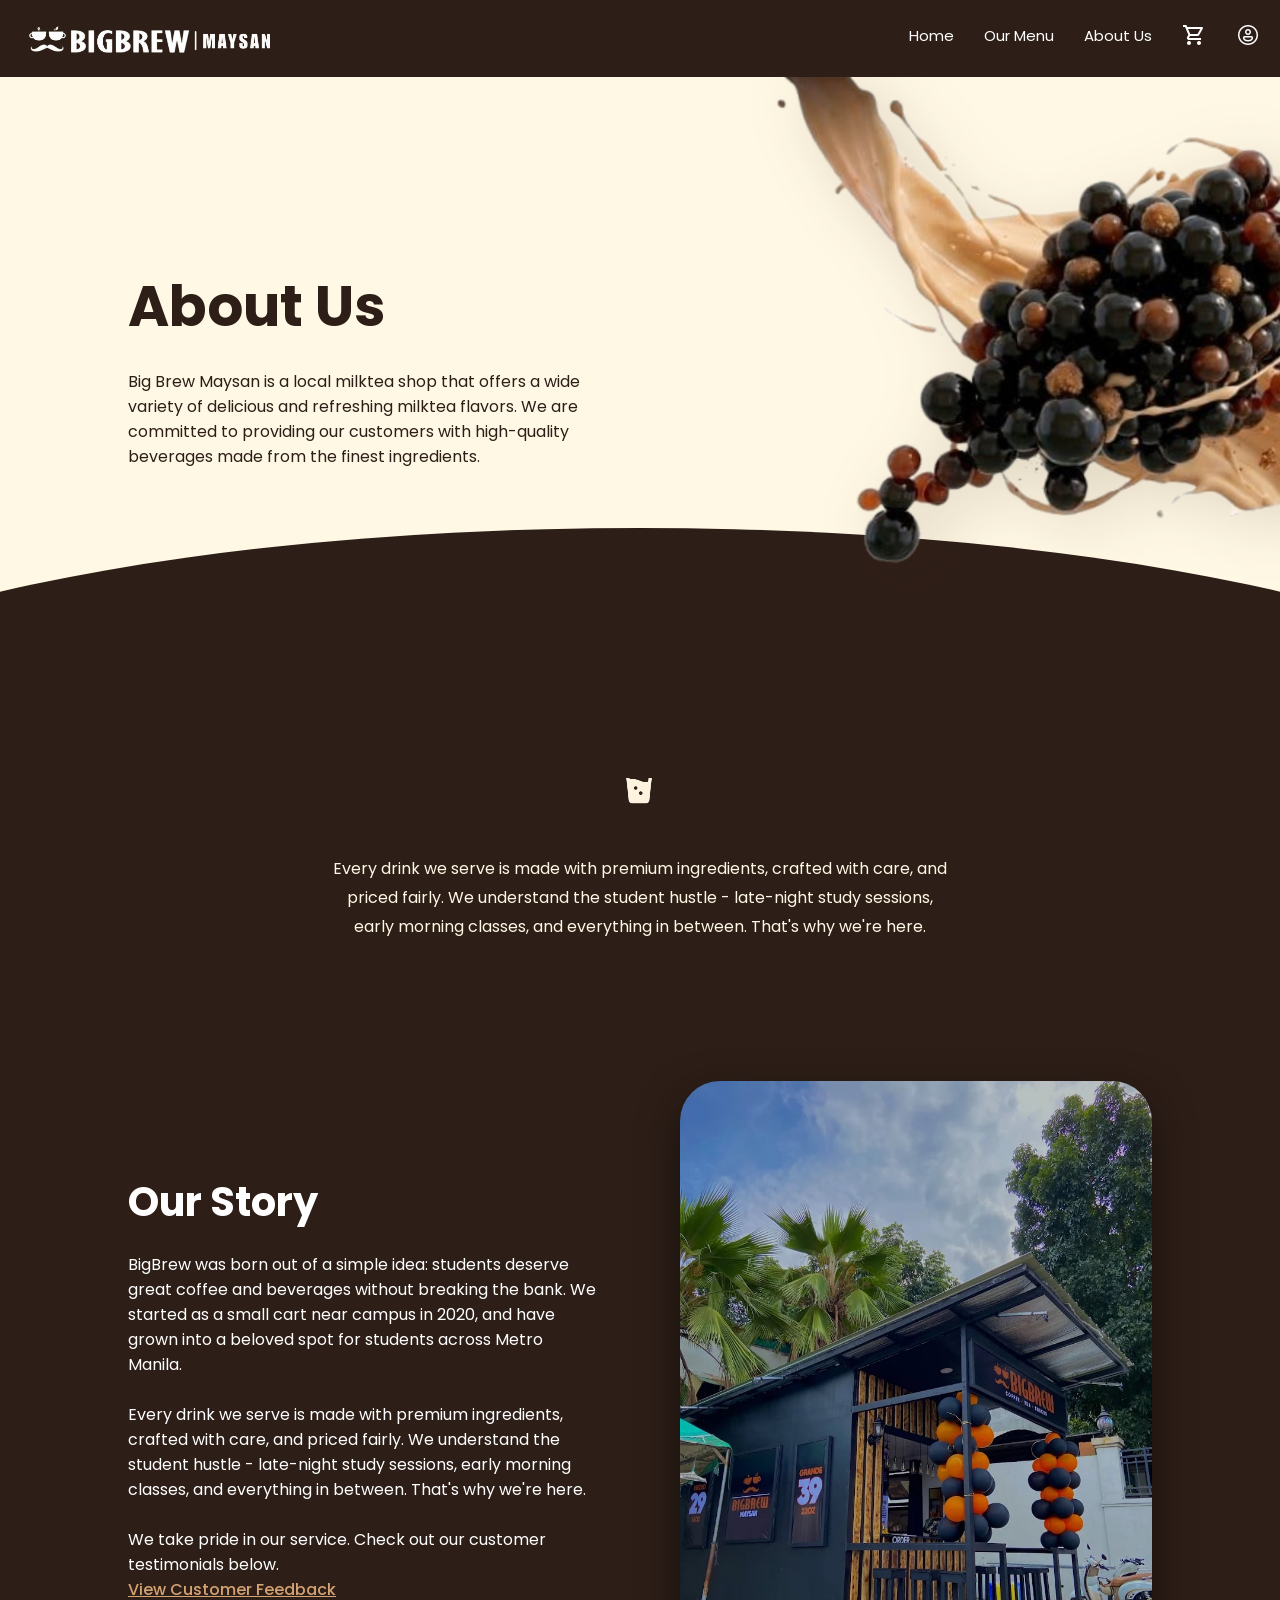
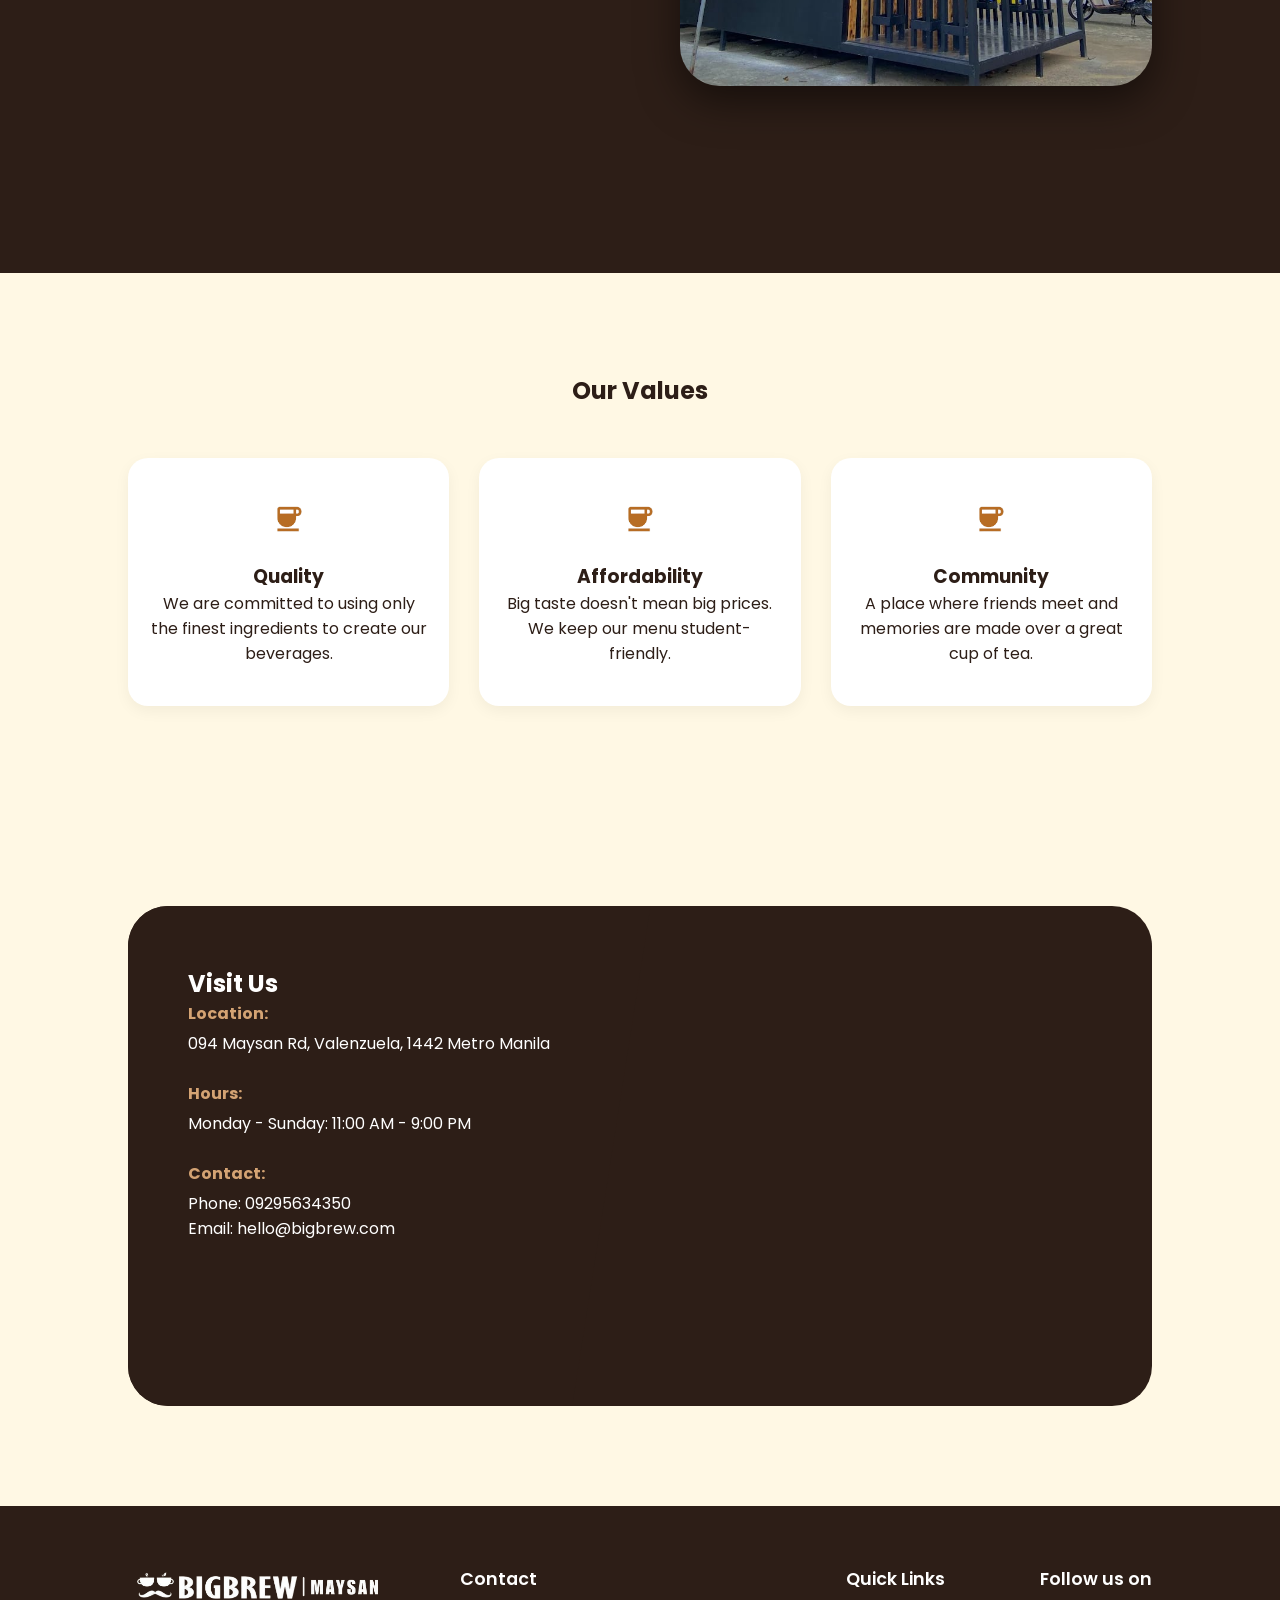
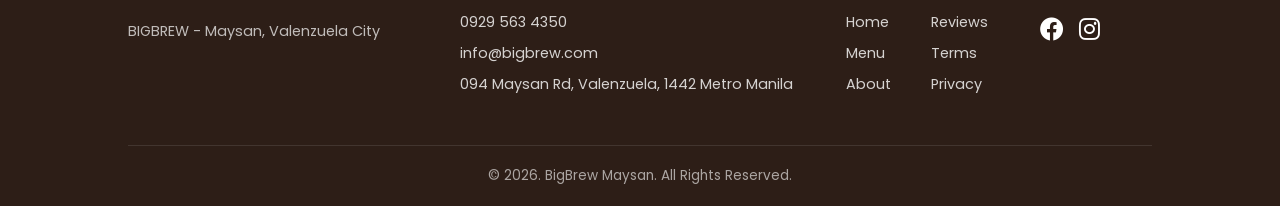
==== commit 21d43a62: "3:15-5/8 | about and account -del" ====
--- a/about.html
+++ b/about.html
@@ -39,11 +39,11 @@
         </div>
         <div class="nav-links" id="navlinks">
           <ul>
-            <li><a href="index.html">Home</a></li>
-            <li><a href="menu.html">Our Menu</a></li>
+            <li><a href="index.php">Home</a></li>
+            <li><a href="menu.php">Our Menu</a></li>
             <li><a href="about.html">About Us</a></li>
             <li>
-              <a href="cart.html"
+              <a href="cart.php"
                 ><img src="assets/icons/icons8-cart-24.png" alt="Cart"
               /></a>
             </li>
@@ -260,6 +260,6 @@
       </div>
     </footer>
 
-    <script src="global.js"></script>
+    <script src="js/global.js"></script>
   </body>
 </html>
--- a/css/global.css
+++ b/css/global.css
@@ -47,7 +47,6 @@
 }
 .nav-links {
     display: flex;
-    gap: 10px;
 }
 .nav-links li a {
     color: white;
@@ -81,10 +80,10 @@
         top: 100%;
         left: 0;
         right: 0;
-        flex-direction: row;
+        flex-direction: column;
         background-color: var(--dark-color);
         padding: 15px 0;
-        gap: 20px;
+        /* gap: 50px; */
         display: none;
     }
     .nav-links.active {
@@ -205,7 +204,29 @@
 }
 
 
-@media (max-width: 768px) {
+@media (max-width: 600px) {
+  body {
+    margin-top: 55px;
+  }
+    .navbar {
+        padding: 5px 20px;
+    }
+    .navlogo img {
+        width: 200px;
+        height: auto;
+        margin-top: 10px;
+    }
+    .nav-links {
+      padding: 0 5px;
+    }
+    .nav-links li {
+        padding-left: 0;      
+        padding: 8px 10px;   
+    }
+    .nav-links li a {
+        font-size: 14px;
+    }
+
   .footer-container {
     flex-direction: column;
     text-align: center;
@@ -216,4 +237,4 @@
   .social-icons {
     justify-content: center;
   }
-}+}
--- a/css/main.css
+++ b/css/main.css
@@ -20,7 +20,7 @@
     color: white;
     padding: 0 1rem;
     /* background-color: var(--dark-color); */
-    background-image: url('..assets/pictures/gradient11.jpg');
+    background-image: url('../assets/pictures/gradient11.jpg');
     background-size: cover;
 
     -webkit-mask-image: linear-gradient(
@@ -588,7 +588,7 @@
     color: #888;
 }
 
-.rcpt-title { color: #b36b21; margin: 0; font-size: 1.2rem; text-align: center; }
+.rcpt-title { color: var(--pop-color); margin: 0; font-size: 1.2rem; text-align: center; }
 .rcpt-subtitle { text-align: center; margin-top: 5px; font-size: 0.8rem; color: #666; }
 
 .rcpt-divider {
@@ -606,25 +606,401 @@
 .rcpt-print-btn {
     width: 100%;
     padding: 10px;
-    background: #b36b21;
+    background: var(--pop-color);
     color: white;
     border: none;
     border-radius: 5px;
     margin-top: 15px;
     cursor: pointer;
 }
-@media (max-width: 900px) {
+
+/* MOBILE LAYOUT */
+@media (max-width: 600px) {
+
+    .account-hero header {
+        padding: 1.2rem;
+        border-radius: 0 0 60% 60%;
+    }
+
     .account-content {
         flex-direction: column;
         align-items: center;
-    }
-    .account-container1, .account-container2 {
+        gap: 16px;
+        padding: 16px;
+    }
+
+    .account-container1,
+    .account-container2 {
         width: 100%;
-    }
+        padding: 1rem; /* bawas sa 1.5rem */
+    }
+
+    .account-container1 {
+        order: 1;
+    }
+
+    .account-container2 {
+        order: 2;
+    }
+
+    /* ACCOUNT INFO — liit konti */
+    .acc-info-header {
+        flex-direction: column;
+        align-items: center;
+        text-align: center;
+        margin-bottom: 12px;
+    }
+
+    .fa-user {
+        width: 52px;   /* bawas sa 60px */
+        height: 52px;
+        font-size: 26px;
+        margin: 0 0 8px 0;
+    }
+
+    .acc-info-header h2 {
+        font-size: 1rem;
+    }
+
+    .acc-info-header p {
+        font-size: 0.8rem;
+    }
+
+    .acc-info-body {
+        padding: 4px 8px;
+    }
+
+    .info-body-list div {
+        margin: 10px 0;
+        font-size: 0.82rem;
+    }
+
+    .acc-info-footer {
+        flex-direction: column;
+        margin-top: 12px;
+    }
+
+    .acc-info-footer button {
+        width: 100%;
+        padding: 8px;
+        font-size: 0.85rem;
+    }
+
+    /* ORDER HISTORY */
+    .orderbox {
+        padding: 1rem;
+        border-radius: 15px;
+        overflow: hidden;
+    }
+
+    .order-history-bottom {
+        display: flex;
+        align-items: center;
+        justify-content: space-between;
+        gap: 4px;
+        flex-wrap: nowrap;
+    }
+
+    .order-history-total {
+        font-size: 0.8rem;
+        font-weight: 700;
+        white-space: nowrap;
+        color: var(--pop-color);
+        flex-shrink: 0;
+    }
+
+    .btn-view-receipt {
+        white-space: nowrap;
+        font-size: 0.65rem;
+        padding: 4px 7px;
+    }
+
+    .btn-leave-review,
+    .btn-reviewed {
+        white-space: nowrap;
+        font-size: 0.65rem;
+        padding: 4px 7px;
+    }
+
+    /* MODALS */
+    .rcpt-modal-card {
+        width: 90%;
+        max-width: 320px;
+        padding: 20px;
+    }
+
+    .rcpt-row { font-size: 0.85rem; }
+    .rcpt-title { font-size: 1rem; }
+    .rcpt-subtitle { font-size: 0.75rem; }
+    .rcpt-print-btn { font-size: 0.9rem; }
 }
 /* ===== END of ACCOUNT PAGE =====     */
-
-
+ .order-history-item {
+    border: 1px solid rgba(0,0,0,0.08);
+    border-radius: 16px;
+    padding: 1.2rem 1.5rem;
+    margin-bottom: 16px;
+    transition: box-shadow 0.2s;
+}
+.order-history-item:hover {
+    box-shadow: 0 4px 16px rgba(0,0,0,0.08);
+}
+.order-history-top {
+    display: flex;
+    justify-content: space-between;
+    align-items: center;
+    margin-bottom: 8px;
+}
+.order-history-id {
+    font-weight: 700;
+    color: var(--dark-color);
+    margin-right: 8px;
+}
+.order-history-date {
+    font-size: 0.82rem;
+    color: #999;
+}
+.order-status-badge {
+    font-size: 0.75rem;
+    font-weight: 600;
+    padding: 4px 12px;
+    border-radius: 50px;
+}
+.status-pending { background-color: #FEF9C2; color: #A84B00; }
+.status-completed { background-color: #DCFCE7; color: #166534; }
+.status-cancelled { background-color: #FEE2E2; color: #991B1B; }
+.order-history-items {
+    font-size: 0.88rem;
+    color: #888;
+    margin: 0 0 12px 0;
+}
+.order-history-bottom {
+    display: flex;
+    justify-content: space-between;
+    align-items: center;
+    border-top: 1px solid rgba(0,0,0,0.06);
+    padding-top: 10px;
+}
+.order-history-total {
+    font-weight: 700;
+    font-size: 1.1rem;
+    color: var(--pop-color);
+}
+.btn-view-receipt {
+    font-size: 0.82rem;
+    font-weight: 600;
+    color: var(--pop-color);
+    border: 1.5px solid var(--pop-color);
+    padding: 5px 14px;
+    border-radius: 50px;
+    text-decoration: none;
+    transition: all 0.2s;
+}
+.btn-view-receipt:hover {
+    background-color: var(--pop-color);
+    color: white;
+}
+.empty-history {
+    text-align: center;
+    color: #aaa;
+    padding: 30px 0;
+}
+.btn-leave-review {
+    font-size: 0.82rem;
+    font-weight: 600;
+    color: white;
+    background-color: var(--pop-color);
+    border: none;
+    padding: 5px 14px;
+    border-radius: 50px;
+    cursor: pointer;
+    transition: all 0.2s;
+    margin-left: 8px;
+}
+.btn-leave-review:hover { background-color: #8e551a; }
+.btn-reviewed {
+    font-size: 0.82rem;
+    font-weight: 600;
+    color: #166534;
+    background-color: #DCFCE7;
+    padding: 5px 14px;
+    border-radius: 50px;
+    margin-left: 8px;
+}
+#reviewModal {
+    position: fixed !important;
+    inset: 0 !important;
+    background: rgba(0,0,0,0.6) !important;
+    display: none;
+    align-items: center !important;
+    justify-content: center !important;
+    z-index: 9999 !important;
+}
+#reviewModal.show {
+    display: flex !important;
+}
+ .order-history-bottom {
+        display: flex;
+        align-items: center;
+        justify-content: space-between;
+        gap: 8px;
+        flex-wrap: nowrap; /* huwag mag-wrap */
+    }
+
+    .order-history-total {
+        font-size: 0.9rem;
+        font-weight: 700;
+        white-space: nowrap; /* hindi mag-wrap yung "P 58.00" */
+        color: var(--pop-color);
+    }
+
+    .btn-view-receipt {
+        white-space: nowrap; /* hindi mag-wrap yung "View Receipt" */
+        font-size: 0.75rem;
+        padding: 6px 10px;
+    }
+
+    .btn-leave-review,
+    .btn-reviewed {
+        white-space: nowrap;
+        font-size: 0.75rem;
+        padding: 6px 10px;
+    }
+@media (max-width: 600px) {
+    .order-history-bottom {
+        display: flex;
+        align-items: center;
+        justify-content: space-between;
+        gap: 4px;
+        flex-wrap: nowrap;
+    }
+
+    .order-history-total {
+        font-size: 0.8rem;
+        font-weight: 700;
+        white-space: nowrap;
+        color: var(--pop-color);
+        flex-shrink: 0;
+    }
+
+    .btn-view-receipt {
+        white-space: nowrap;
+        font-size: 0.65rem;
+        padding: 4px 7px;
+    }
+
+    .btn-leave-review,
+    .btn-reviewed {
+        white-space: nowrap;
+        font-size: 0.65rem;
+        padding: 4px 7px;
+    }
+
+    .orderbox {
+        padding: 1rem; /* bawasan yung padding ng orderbox */
+        overflow: hidden;
+    }
+}
+/* ===== ORDER HISTORY ITEMS ===== */
+/* .order-history-item {
+    border: 1px solid rgba(0,0,0,0.08);
+    border-radius: 16px;
+    padding: 1.2rem 1.5rem;
+    margin-bottom: 16px;
+    transition: box-shadow 0.2s;
+}
+
+.order-history-item:hover {
+    box-shadow: 0 4px 16px rgba(0,0,0,0.08);
+}
+
+.order-history-top {
+    display: flex;
+    justify-content: space-between;
+    align-items: center;
+    margin-bottom: 8px;
+}
+
+.order-history-id {
+    font-weight: 700;
+    color: var(--dark-color);
+    margin-right: 8px;
+}
+
+.order-history-date {
+    font-size: 0.82rem;
+    color: #999;
+}
+
+.order-status-badge {
+    font-size: 0.75rem;
+    font-weight: 600;
+    padding: 4px 12px;
+    border-radius: 50px;
+}
+
+.status-pending {
+    background-color: #FEF9C2;
+    color: #A84B00;
+}
+
+.status-completed {
+    background-color: #DCFCE7;
+    color: #166534;
+}
+
+.status-cancelled {
+    background-color: #FEE2E2;
+    color: #991B1B;
+}
+
+.order-history-items {
+    font-size: 0.88rem;
+    color: #888;
+    margin: 0 0 12px 0;
+}
+
+.order-history-bottom {
+    display: flex;
+    justify-content: space-between;
+    align-items: center;
+    border-top: 1px solid rgba(0,0,0,0.06);
+    padding-top: 10px;
+}
+
+.order-history-total {
+    font-weight: 700;
+    font-size: 1.1rem;
+    color: var(--pop-color);
+}
+
+.btn-view-receipt {
+    font-size: 0.82rem;
+    font-weight: 600;
+    color: var(--pop-color);
+    border: 1.5px solid var(--pop-color);
+    padding: 5px 14px;
+    border-radius: 50px;
+    text-decoration: none;
+    transition: all 0.2s;
+}
+
+.btn-view-receipt:hover {
+    background-color: var(--pop-color);
+    color: white;
+}
+
+.empty-history {
+    text-align: center;
+    color: #aaa;
+    padding: 30px 0;
+}
+
+.empty-history a {
+    color: var(--pop-color);
+    font-weight: 600;
+    text-decoration: none; */
+/* } */
 /* =====POPUP WINDOW */
 /* Modal Background */
 .modal-overlay {
@@ -697,6 +1073,49 @@
   top: 10px;
   font-size: 20px;
   cursor: pointer;
+}
+@media (max-width: 600px) {
+
+    .modal-overlay {
+        padding: 15px; /* para may space sa gilid */
+    }
+
+    .profile-modal {
+        width: 100%;
+        max-width: 100%;
+        padding: 20px;
+        border-radius: 15px;
+    }
+
+    /* Inputs slightly smaller */
+    .input-group input {
+        padding: 10px;
+        font-size: 0.9rem;
+    }
+
+    /* Labels */
+    .input-group label {
+        font-size: 0.8rem;
+    }
+
+   
+    .profile-modal-footer {
+        flex-direction: column;
+        gap: 10px;
+    }
+
+    .btn-cancel,
+    .btn-save {
+        width: 100%;
+        padding: 12px;
+    }
+
+    /* Close button adjustment */
+    .close-profile-modal {
+        top: 8px;
+        right: 12px;
+        font-size: 18px;
+    }
 }
 
 /*-------------------------------ABOUT PAGE-----------------------*/
@@ -903,58 +1322,97 @@
 }
 
 /* --- RESPONSIVE --- */
-@media(max-width: 768px) {
-    .about-img img {
-        width: 100%;
-        max-width: 400px;
-        margin-top: 0;
-        top: 20px;
-        transform: rotate(0)
-    }
-    .about-img  {
-        width: 100%;
-        display: flex;
-        justify-content: center;
-    }
+@media (max-width: 600px) {
+
+    /* HERO */
+    .about-hero-wrapper {
+        overflow: hidden; /* ← ito ang mag-aayos ng overlap */
+    }
+
+    .about-hero {
+        flex-direction: column;
+        padding: 30px 16px 120px 16px; /* dagdag padding-bottom para sa wave */
+        text-align: center;
+        gap: 12px;
+    }
+
+    .about-text h1 {
+        font-size: 1.5rem;
+    }
+
+    .about-text {
+        margin-bottom: 8px;
+    }
+
+    .about-img {
+        display: none; /* tanggalin ang pic */
+    }
+
     .hero-wave {
         height: 150px;
-        bottom: -20px;
-    }
-    .about-hero {
-        flex-direction: column;
-        text-align: center;
-        padding-top: 40px 5% 60px 5%;
-    }
-    .about-text {
-        margin-bottom: 20px;
-    }
-    .about-text h1 {
-        font-size: 2.5rem;
+        width: 150%;
+        left: -25%;
+        bottom: -40px;
+    }
+
+    /* DARK CONTENT */
+    .dark-content-area {
+        padding: 0 16px 60px 16px;
+    }
+
+    .about-intro {
+        padding: 40px 16px;
     }
 
     .our-story {
         flex-direction: column;
+        gap: 20px;
         text-align: center;
-        gap: 40px;
+    }
+
+    .story-img img {
+        max-width: 100%;
+    }
+
+    /* VALUES */
+    .values-section {
+        padding: 60px 16px;
     }
 
     .values-grid {
         flex-direction: column;
+        gap: 12px;
+        margin-top: 30px;
+    }
+
+    .value-card {
+        padding: 16px 14px;
+    }
+
+    /* VISIT SECTION */
+    .visit-section {
+        padding: 60px 16px;
     }
 
     .visit-card {
         flex-direction: column;
+        border-radius: 16px;
+        min-height: auto;
     }
 
     .visit-info {
         clip-path: none;
-        padding: 40px 20px;
+        padding: 24px 16px;
         text-align: center;
     }
 
     .visit-map {
         margin-left: 0;
-        height: 300px;
+        height: 220px;
+    }
+
+    .visit-map iframe {
+        height: 220px;
     }
 }
 
@@ -1015,8 +1473,8 @@
     margin-top: 1rem;
   border: none;
   height: 0.7px;
-  background-color: #4a2c1f6b;  /* Solid color */
-  border-radius: 5px;         /* Rounded ends */
+  background-color: #4a2c1f6b;  
+  border-radius: 5px;       
 }
 .review-card .stars {
     color: gold;
@@ -1096,4 +1554,368 @@
     display: none;
 }
 
-/* end of review page */+/* end of review page */
+
+
+/* =========================receipt account page */
+.order-actions {
+    margin-top: 12px;
+    margin-bottom: 12px;
+    display: flex;
+    gap: 10px;
+    justify-content: flex-start; 
+}
+
+
+.order-actions button {
+    font-size: 0.85rem;
+    padding: 8px 16px;
+}
+
+.view-btn {
+    background:var(--pop-color);
+    color: white;
+    border: none;
+    padding: 6px 12px;
+    border-radius: 6px;
+    cursor: pointer;
+}
+
+.view-btn:hover {
+    background: #684107;
+}
+.review-btn {
+    background: var(--pop-color);
+    color: white;
+    border: none;
+    padding: 6px 12px;
+    border-radius: 6px;
+    cursor: pointer;
+}
+
+.review-btn:hover {
+    background: #684107;
+}
+.reviewed-btn {
+    background: gray;
+    color: white;
+    border: none;
+    padding: 6px 12px;
+    border-radius: 6px;
+}
+.modal-overlay {
+    position: fixed;
+    top: 0;
+    left: 0;
+    background: rgba(0,0,0,0.5);
+    width: 100%;
+    height: 100%;
+    display: none;
+    justify-content: center;
+    align-items: center;
+}
+
+.modal-card {
+    background: white;
+    padding: 20px;
+    border-radius: 10px;
+    width: 400px;
+    max-height: 80vh;
+    box-shadow: 0 20px 25px -5px rgba(0, 0, 0, 0.1), 0 10px 10px -5px rgba(0, 0, 0, 0.04);
+    overflow-y: auto;
+}
+
+.modal-card h2 {
+    font-size: 1.5rem;
+    color: #231916;
+    margin-bottom: 1px;
+    font-weight: 800;
+}
+.modal-card p {
+    font-size: 0.1rem;
+    color: #666;
+    margin-bottom: 24px;
+}
+input[type="number"], 
+textarea {
+    width: 100%;
+    padding: 12px 16px;
+    margin-top: 5px;
+    margin-bottom: 1px;
+    border: 1.5px solid #e0d5c5; 
+    border-radius: 8px;
+    font-family: inherit;
+    font-size: 0.8rem;
+    transition: border-color 0.2s, box-shadow 0.2s;
+    outline: none;
+    box-sizing: border-box; 
+}
+input[type="number"]:focus, 
+textarea:focus {
+    border-color: var(--pop-color);
+    box-shadow: 0 0 0 3px rgba(179, 107, 33, 0.1); 
+}
+textarea {
+    height: 100px; 
+    resize: none; 
+}
+.success-page-body {
+    display:flex;
+    flex-direction: column;
+    justify-content: center;
+    align-items: center;
+    min-height: 100vh;
+    background-color:var(--dark-color);
+    padding: 100px 20px 50px 20px;
+}
+.success-container {
+    width: 100%;
+    max-width: 450px;
+    display:flex;
+    flex-direction: column;
+    gap: 20px;
+}
+.receipt-card {
+    background-color: white;
+    width: 90%;
+    max-width: 450px;
+    padding: 40px 30px;
+    border-radius: 20px;
+    text-align: center;
+    box-shadow: 0 10px 30px rgba(0,0,0,0.5);
+    
+}
+.btn-submit-feedback {
+    background: var(--pop-color);
+    color: white;
+    border: none;
+    padding: 12px 24px;
+    border-radius: 8px;
+    cursor: pointer;
+    font-weight: 600;
+    width: 100%;
+    transition: transform 0.1s, background 0.2s;
+}
+.btn-submit-feedback:hover {
+    background: #8e5318; 
+    transform: translateY(-1px);
+}
+
+.btn-submit-feedback:active {
+    transform: translateY(0);
+}
+.check-icon {
+    font-size: 50px;
+    color: #90EE90; 
+    margin-bottom: 20px;
+}
+
+.receipt-card h1 {
+    font-size: 1.8rem;
+    color: #231916;
+    margin-bottom: 10px;
+}
+
+.receipt-card p {
+    font-size: 0.9rem;
+    color: #666;
+    line-height: 1.5;
+}
+.order-info-box {
+    background-color: #FFF8EE; 
+    border-radius: 15px;
+    padding: 20px;
+    margin: 30px 0;
+    text-align: left;
+}
+
+.info-row {
+    display: flex;
+    justify-content: space-between;
+    font-size: 0.95rem;
+    padding:10px 0;
+}
+.line-bottom {
+    border-bottom:1px solid #e0d5c5 ;
+}
+.items-header {
+    color: #555;
+    font-size: 0.9rem;
+    margin-top: 15px;
+    margin-bottom: 5px;
+}
+.display-time {
+    color: var(--pop-color); 
+}
+.items-header {
+    margin-top: 10px;
+    color: #555;
+    font-size: 0.9rem;
+    margin-top: 15px;
+    margin-bottom: 5px;
+}
+.info-row span {
+    color: #666;
+}
+.info-row {
+    display: flex;
+    justify-content: space-between;
+    /* ito lang pala prob */
+    padding: 3px 0; 
+}
+.info-row strong {
+    color: var(--pop-color)
+}
+
+.total-label {
+    font-weight: bold;
+    font-size: 1.1rem;
+    color: #231916;
+}
+.total-amount {
+    color: #b36b21 !important; 
+    font-weight: bold;
+    font-size: 1.3rem;
+}
+.total-section {
+    border-top: 1px solid #e0d5c5;
+    margin-top: 15px;
+    padding-top: 15px;
+}
+.total-row {
+    font-size: 1.2rem;
+    margin-top: 10px;
+    color:var(--pop-color); 
+}
+@media (max-width: 768px) {
+
+    .order-actions {
+        justify-content: center;
+    }
+
+    .order-actions button {
+        width: 40%;
+    }
+
+    .receipt-card {
+        padding: 25px 20px;
+        border-radius: 15px;
+    }
+
+    .receipt-card h1 {
+        font-size: 1.4rem;
+    }
+
+    .check-icon {
+        font-size: 40px;
+    }
+    .total-row {
+        font-size: 1rem;
+    }
+    .modal-card {
+        padding: 24px 16px; 
+    }
+
+    .modal-card h2 {
+        font-size: 1.25rem; 
+    }
+    
+    .btn-submit-feedback {
+        padding: 16px 20px; 
+    }
+
+}
+/* mobile layout */
+@media (max-width: 600px) {
+
+    /* ORDER ACTION BUTTONS */
+    .order-actions {
+        flex-direction: column;
+        align-items: stretch;
+        gap: 8px;
+    }
+
+    .order-actions button {
+        width: 100%;
+        font-size: 0.85rem;
+        padding: 10px;
+    }
+
+    /* MODAL */
+    .modal-card {
+        width: 92%;
+        max-width: 360px;
+        padding: 16px;
+        border-radius: 12px;
+    }
+
+    .modal-card h2 {
+        font-size: 1.2rem;
+    }
+
+    .modal-card p {
+        font-size: 0.8rem;
+    }
+
+    input[type="number"],
+    textarea {
+        font-size: 0.85rem;
+        padding: 10px 12px;
+    }
+
+    textarea {
+        height: 90px;
+    }
+
+    /* RECEIPT PAGE */
+    .success-page-body {
+        padding: 80px 15px 30px;
+    }
+
+    .success-container {
+        max-width: 100%;
+    }
+
+    .receipt-card {
+        width: 100%;
+        padding: 25px 18px;
+        border-radius: 15px;
+    }
+
+    .receipt-card h1 {
+        font-size: 1.4rem;
+    }
+
+    .receipt-card p {
+        font-size: 0.85rem;
+    }
+
+    .check-icon {
+        font-size: 40px;
+    }
+
+    /* ORDER INFO */
+    .order-info-box {
+        padding: 15px;
+        margin: 20px 0;
+    }
+
+    .info-row {
+        font-size: 0.85rem;
+        padding: 4px 0;
+    }
+
+    .total-row {
+        font-size: 1rem;
+    }
+
+    .total-amount {
+        font-size: 1.1rem;
+    }
+
+    /* BUTTON */
+    .btn-submit-feedback {
+        padding: 10px 16px;
+        font-size: 0.9rem;
+    }
+}
